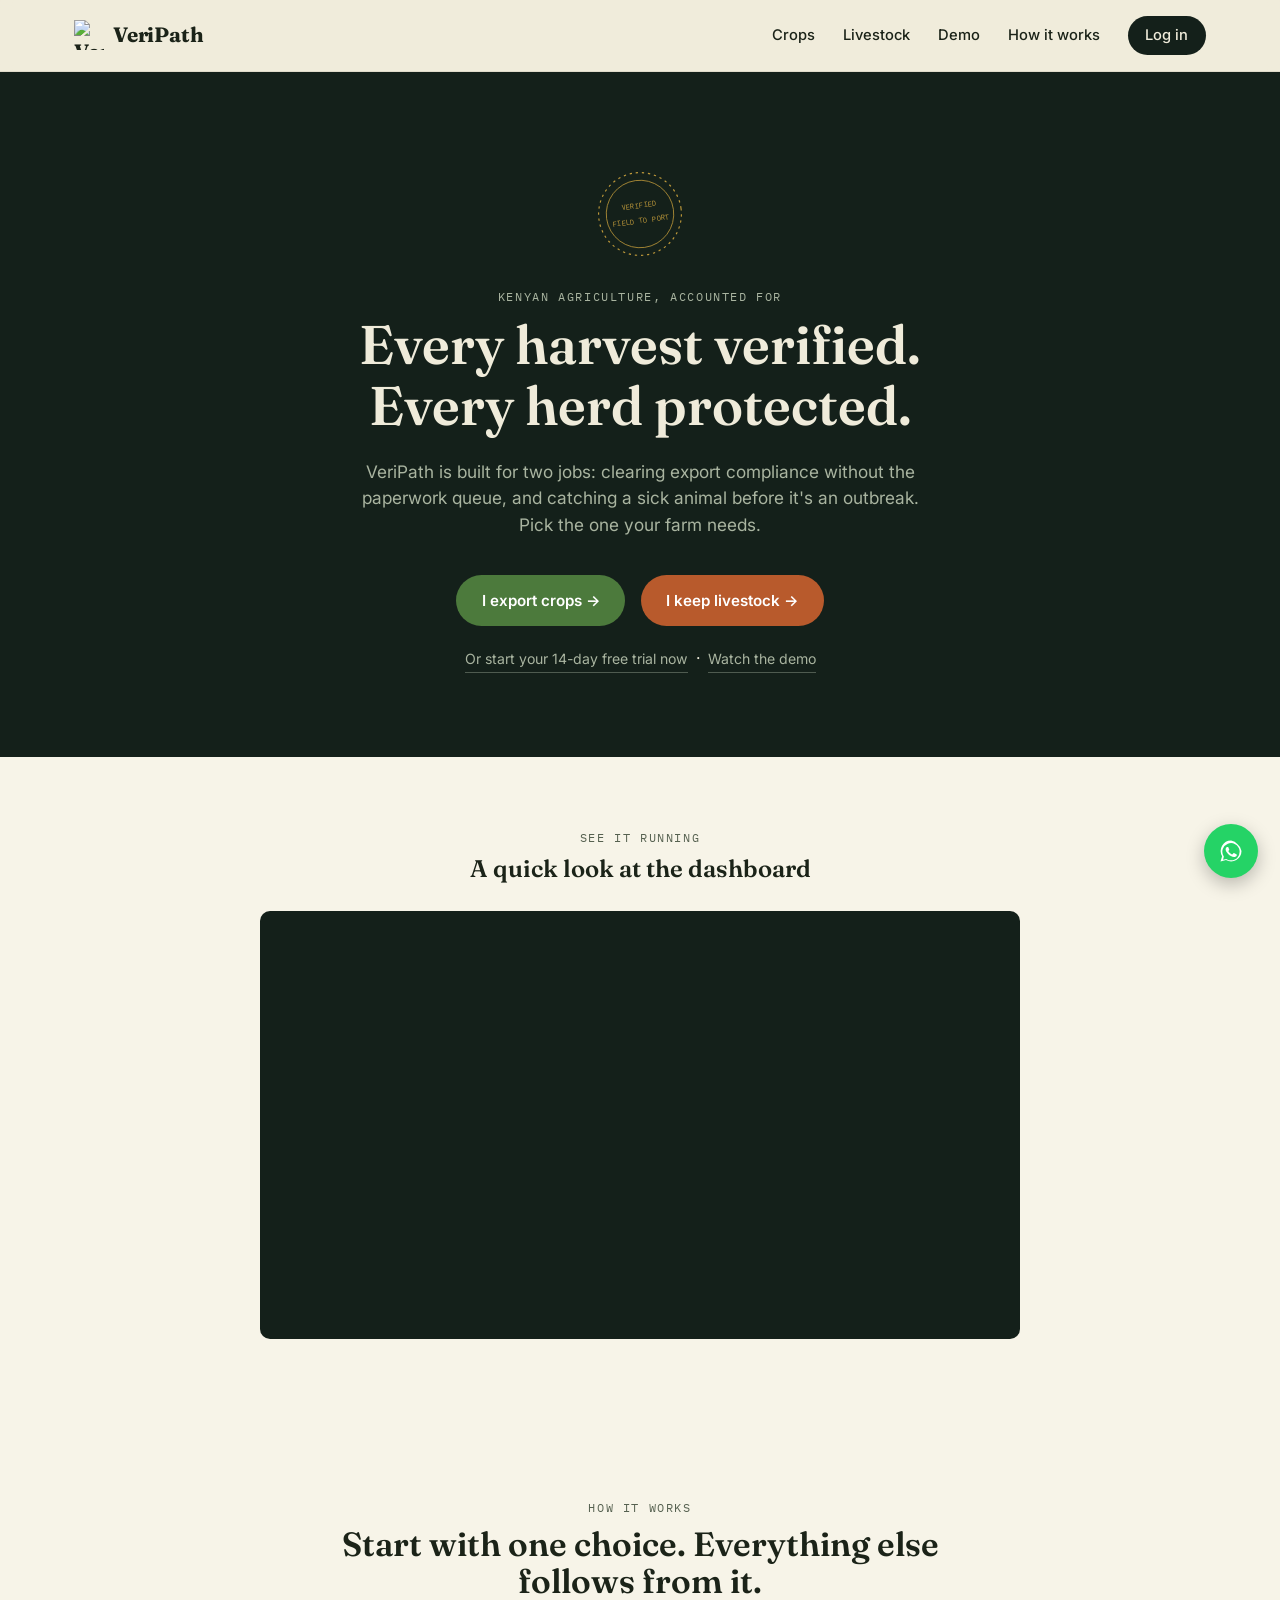
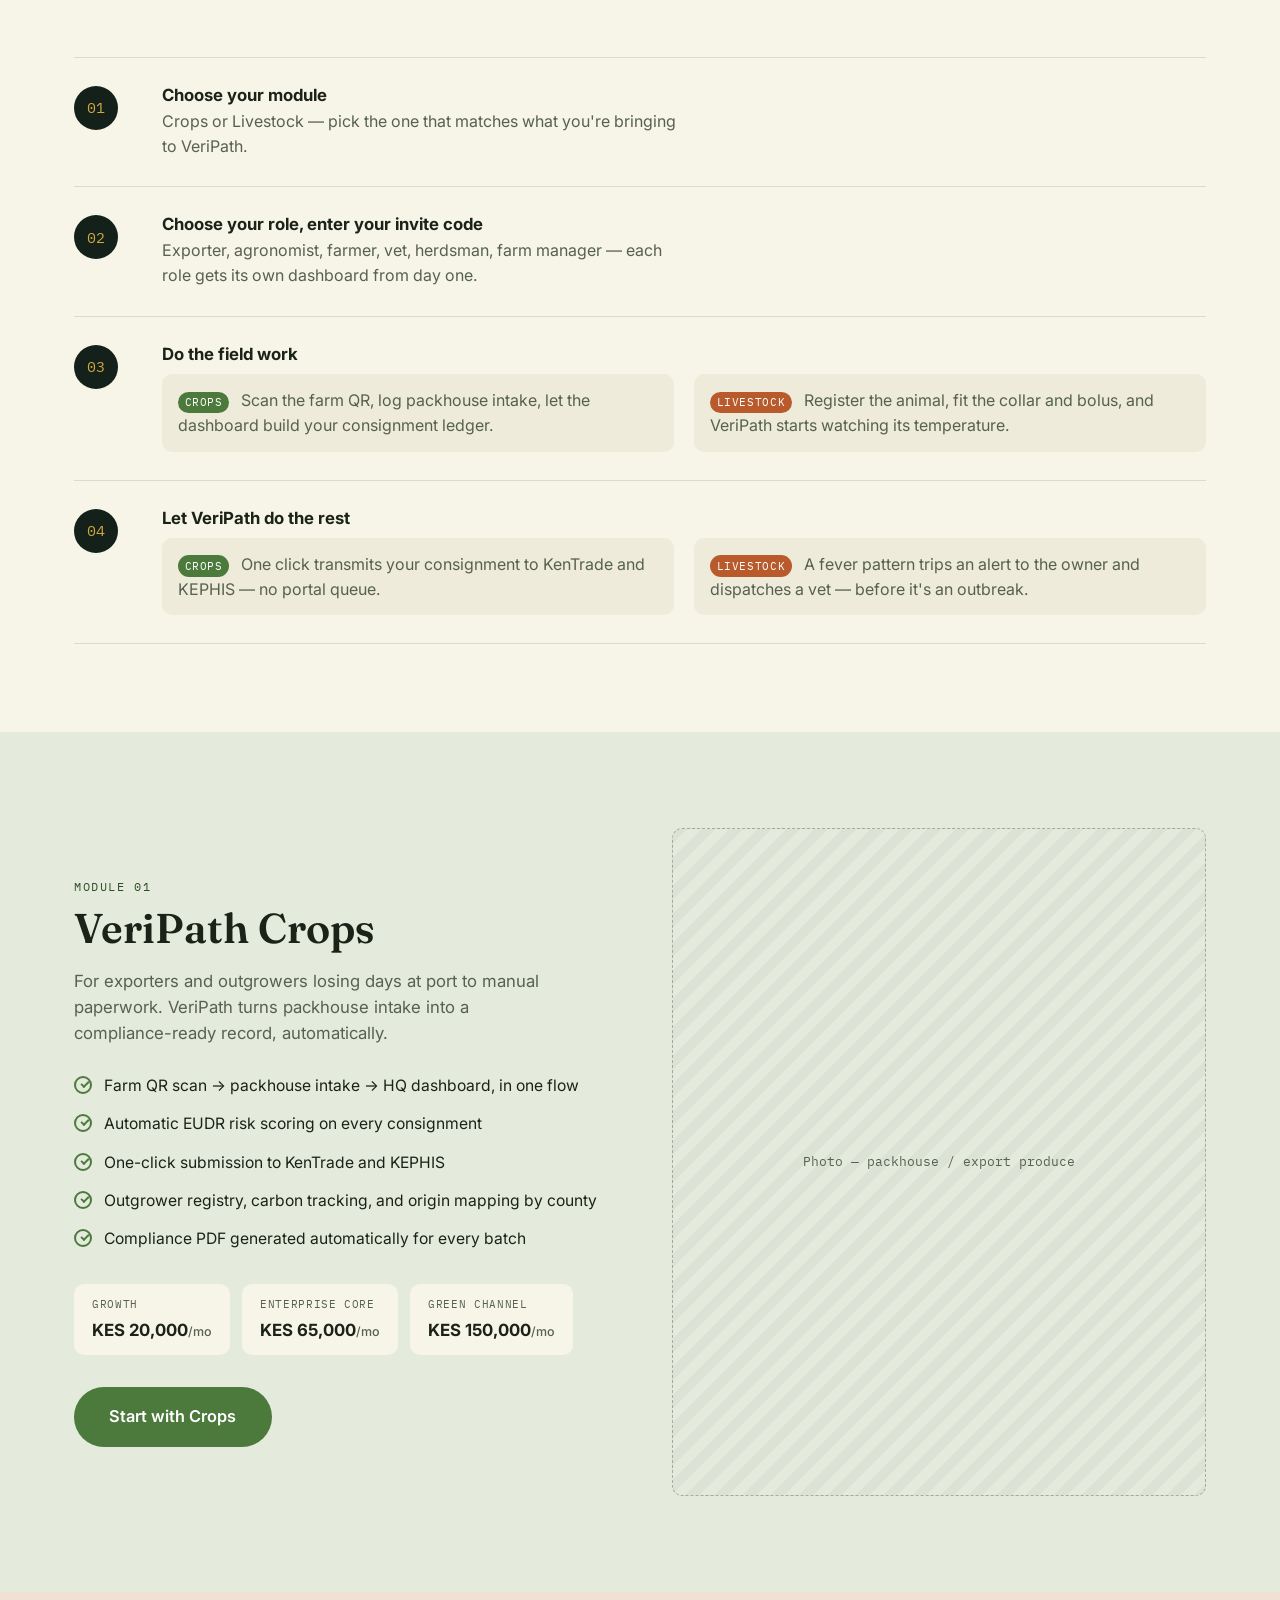
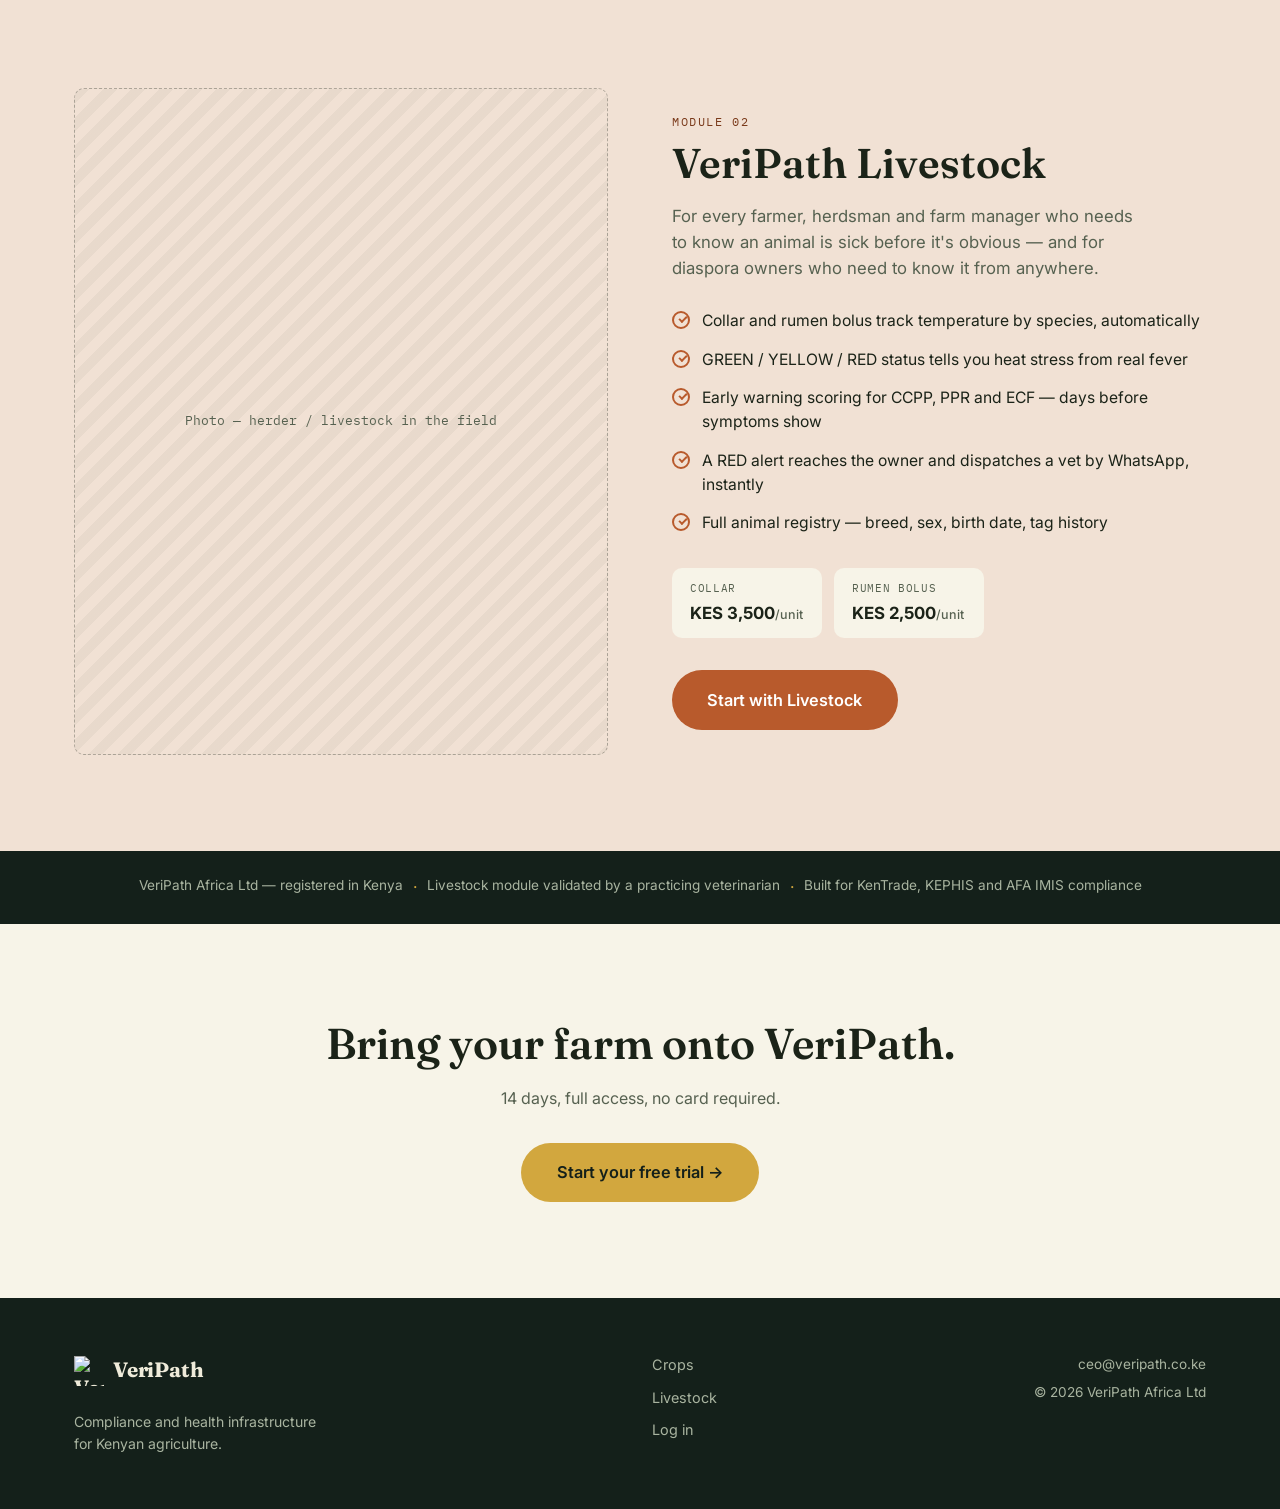
==== index.html @ 819050ef "Initial VeriPath Africa landing page" ====
<!DOCTYPE html>
<html lang="en">
<head>
<meta charset="UTF-8">
<meta name="viewport" content="width=device-width, initial-scale=1.0">
<title>VeriPath Africa — Compliance and health infrastructure for Kenyan agriculture</title>
<meta name="description" content="VeriPath Africa gives crop exporters automated compliance and gives livestock owners real-time herd health monitoring — one platform, two modules.">
<link rel="preconnect" href="https://fonts.googleapis.com">
<link rel="preconnect" href="https://fonts.gstatic.com" crossorigin>
<link href="https://fonts.googleapis.com/css2?family=Fraunces:ital,opsz,wght@0,9..144,400;0,9..144,600;0,9..144,700;1,9..144,500&family=Inter:wght@400;500;600;700&family=IBM+Plex+Mono:wght@500&display=swap" rel="stylesheet">
<link rel="stylesheet" href="assets/css/style.css">
<link rel="icon" type="image/png" href="assets/images/logo.png">
</head>
<body>

<header class="site-header">
  <div class="wrap header-inner">
    <a href="#top" class="logo">
      <img src="assets/images/logo.png" alt="VeriPath" class="logo-mark">
      <span>VeriPath</span>
    </a>
    <nav class="main-nav" id="mainNav">
      <a href="#crops">Crops</a>
      <a href="#livestock">Livestock</a>
      <a href="#demo">Demo</a>
      <a href="#how-it-works">How it works</a>
      <a class="nav-cta" href="https://app.veripath.co.ke" target="_blank" rel="noopener">Log in</a>
    </nav>
    <button class="nav-toggle" id="navToggle" aria-label="Open menu" aria-expanded="false">
      <span></span><span></span><span></span>
    </button>
  </div>
</header>

<main id="top">

  <section class="hero">
    <div class="wrap hero-inner">
      <div class="stamp" aria-hidden="true">
        <svg viewBox="0 0 120 120">
          <circle cx="60" cy="60" r="54" fill="none" stroke="currentColor" stroke-width="1.5" stroke-dasharray="3 5"/>
          <circle cx="60" cy="60" r="44" fill="none" stroke="currentColor" stroke-width="1"/>
          <text x="60" y="52" text-anchor="middle" class="stamp-text-top">VERIFIED</text>
          <text x="60" y="72" text-anchor="middle" class="stamp-text-bottom">FIELD TO PORT</text>
        </svg>
      </div>

      <p class="eyebrow">Kenyan agriculture, accounted for</p>
      <h1>Every harvest verified.<br>Every herd protected.</h1>
      <p class="hero-sub">VeriPath is built for two jobs: clearing export compliance without the paperwork queue, and catching a sick animal before it's an outbreak. Pick the one your farm needs.</p>

      <div class="hero-actions">
        <a href="#crops" class="btn btn-crops">I export crops →</a>
        <a href="#livestock" class="btn btn-livestock">I keep livestock →</a>
      </div>
      <a href="https://app.veripath.co.ke" target="_blank" rel="noopener" class="hero-trial">Or start your 14-day free trial now</a> &nbsp;·&nbsp; <a href="#demo" class="hero-trial">Watch the demo</a>
    </div>
  </section>

  <section class="demo" id="demo">
    <div class="wrap">
      <p class="eyebrow">See it running</p>
      <h2>A quick look at the dashboard</h2>
      <div class="demo-frame">
        <iframe
          src="https://app.trupeer.ai/embed/TCbc3ZfmD"
          title="VeriPath Africa User Guide"
          allow="autoplay; fullscreen"
          allowfullscreen
          loading="lazy"
          style="width:100%; height:100%; border:0; border-radius:10px;">
        </iframe>
      </div>
    </div>
  </section>

  <section class="how" id="how-it-works">
    <div class="wrap">
      <p class="eyebrow">How it works</p>
      <h2>Start with one choice. Everything else follows from it.</h2>

      <ol class="ledger">
        <li class="ledger-step">
          <span class="ledger-num">01</span>
          <div>
            <h3>Choose your module</h3>
            <p>Crops or Livestock — pick the one that matches what you're bringing to VeriPath.</p>
          </div>
        </li>
        <li class="ledger-step">
          <span class="ledger-num">02</span>
          <div>
            <h3>Choose your role, enter your invite code</h3>
            <p>Exporter, agronomist, farmer, vet, herdsman, farm manager — each role gets its own dashboard from day one.</p>
          </div>
        </li>
        <li class="ledger-step ledger-fork">
          <span class="ledger-num">03</span>
          <div>
            <h3>Do the field work</h3>
            <div class="fork">
              <p><span class="fork-tag fork-tag-crops">Crops</span> Scan the farm QR, log packhouse intake, let the dashboard build your consignment ledger.</p>
              <p><span class="fork-tag fork-tag-livestock">Livestock</span> Register the animal, fit the collar and bolus, and VeriPath starts watching its temperature.</p>
            </div>
          </div>
        </li>
        <li class="ledger-step ledger-fork">
          <span class="ledger-num">04</span>
          <div>
            <h3>Let VeriPath do the rest</h3>
            <div class="fork">
              <p><span class="fork-tag fork-tag-crops">Crops</span> One click transmits your consignment to KenTrade and KEPHIS — no portal queue.</p>
              <p><span class="fork-tag fork-tag-livestock">Livestock</span> A fever pattern trips an alert to the owner and dispatches a vet — before it's an outbreak.</p>
            </div>
          </div>
        </li>
      </ol>
    </div>
  </section>

  <section class="module module-crops" id="crops">
    <div class="wrap module-inner">
      <div class="module-copy">
        <p class="eyebrow eyebrow-crops">Module 01</p>
        <h2>VeriPath Crops</h2>
        <p class="module-lede">For exporters and outgrowers losing days at port to manual paperwork. VeriPath turns packhouse intake into a compliance-ready record, automatically.</p>

        <ul class="feature-list">
          <li><span class="stamp-mark"></span> Farm QR scan → packhouse intake → HQ dashboard, in one flow</li>
          <li><span class="stamp-mark"></span> Automatic EUDR risk scoring on every consignment</li>
          <li><span class="stamp-mark"></span> One-click submission to KenTrade and KEPHIS</li>
          <li><span class="stamp-mark"></span> Outgrower registry, carbon tracking, and origin mapping by county</li>
          <li><span class="stamp-mark"></span> Compliance PDF generated automatically for every batch</li>
        </ul>

        <div class="pricing">
          <div class="price-tier">
            <span class="price-name">Growth</span>
            <span class="price-amount">KES 20,000<span>/mo</span></span>
          </div>
          <div class="price-tier">
            <span class="price-name">Enterprise Core</span>
            <span class="price-amount">KES 65,000<span>/mo</span></span>
          </div>
          <div class="price-tier">
            <span class="price-name">Green Channel</span>
            <span class="price-amount">KES 150,000<span>/mo</span></span>
          </div>
        </div>

        <a href="https://app.veripath.co.ke" target="_blank" rel="noopener" class="btn btn-crops btn-large">Start with Crops</a>
      </div>
      <div class="module-visual module-visual-crops" aria-hidden="true">
        <!-- TODO: replace with a real photo — packhouse sorting, crates of produce, or a farm QR scan in the field.
             Source suggestion: unsplash.com or pexels.com, search "avocado packhouse" / "Kenya farm export".
             Save the file to assets/images/crops-hero.jpg and swap the div below for:
             <img src="assets/images/crops-hero.jpg" alt="Packhouse workers sorting avocados for export"> -->
        <div class="visual-placeholder">
          <span>Photo — packhouse / export produce</span>
        </div>
      </div>
    </div>
  </section>

  <section class="module module-livestock" id="livestock">
    <div class="wrap module-inner module-inner-reverse">
      <div class="module-visual module-visual-livestock" aria-hidden="true">
        <!-- TODO: replace with a real photo — herder with cattle/goats, a collar close-up, or open grazing land.
             Source suggestion: unsplash.com or pexels.com, search "Kenya herder livestock" / "cattle grazing Africa".
             Save the file to assets/images/livestock-hero.jpg and swap the div below for:
             <img src="assets/images/livestock-hero.jpg" alt="Herder with cattle on Kenyan grazing land"> -->
        <div class="visual-placeholder">
          <span>Photo — herder / livestock in the field</span>
        </div>
      </div>
      <div class="module-copy">
        <p class="eyebrow eyebrow-livestock">Module 02</p>
        <h2>VeriPath Livestock</h2>
        <p class="module-lede">For every farmer, herdsman and farm manager who needs to know an animal is sick before it's obvious — and for diaspora owners who need to know it from anywhere.</p>

        <ul class="feature-list">
          <li><span class="stamp-mark stamp-mark-livestock"></span> Collar and rumen bolus track temperature by species, automatically</li>
          <li><span class="stamp-mark stamp-mark-livestock"></span> GREEN / YELLOW / RED status tells you heat stress from real fever</li>
          <li><span class="stamp-mark stamp-mark-livestock"></span> Early warning scoring for CCPP, PPR and ECF — days before symptoms show</li>
          <li><span class="stamp-mark stamp-mark-livestock"></span> A RED alert reaches the owner and dispatches a vet by WhatsApp, instantly</li>
          <li><span class="stamp-mark stamp-mark-livestock"></span> Full animal registry — breed, sex, birth date, tag history</li>
        </ul>

        <div class="pricing pricing-livestock">
          <div class="price-tier">
            <span class="price-name">Collar</span>
            <span class="price-amount">KES 3,500<span>/unit</span></span>
          </div>
          <div class="price-tier">
            <span class="price-name">Rumen bolus</span>
            <span class="price-amount">KES 2,500<span>/unit</span></span>
          </div>
        </div>

        <a href="https://app.veripath.co.ke" target="_blank" rel="noopener" class="btn btn-livestock btn-large">Start with Livestock</a>
      </div>
    </div>
  </section>

  <section class="trust">
    <div class="wrap trust-inner">
      <p>VeriPath Africa Ltd — registered in Kenya</p>
      <span class="trust-dot" aria-hidden="true">·</span>
      <p>Livestock module validated by a practicing veterinarian</p>
      <span class="trust-dot" aria-hidden="true">·</span>
      <p>Built for KenTrade, KEPHIS and AFA IMIS compliance</p>
    </div>
  </section>

  <section class="final-cta">
    <div class="wrap">
      <h2>Bring your farm onto VeriPath.</h2>
      <p>14 days, full access, no card required.</p>
      <a href="https://app.veripath.co.ke" target="_blank" rel="noopener" class="btn btn-gold btn-large">Start your free trial →</a>
    </div>
  </section>

</main>

<footer class="site-footer">
  <div class="wrap footer-inner">
    <div>
      <a href="#top" class="logo logo-footer">
        <img src="assets/images/logo.png" alt="VeriPath" class="logo-mark">
        <span>VeriPath</span>
      </a>
      <p class="footer-tag">Compliance and health infrastructure for Kenyan agriculture.</p>
    </div>
    <div class="footer-links">
      <a href="#crops">Crops</a>
      <a href="#livestock">Livestock</a>
      <a href="https://app.veripath.co.ke" target="_blank" rel="noopener">Log in</a>
    </div>
    <div class="footer-contact">
      <p>ceo@veripath.co.ke</p>
      <p>&copy; <span id="year"></span> VeriPath Africa Ltd</p>
    </div>
  </div>
</footer>

<a href="https://wa.me/254XXXXXXXXX" target="_blank" rel="noopener" class="whatsapp-float" aria-label="Chat on WhatsApp">
  <svg viewBox="0 0 24 24" fill="currentColor"><path d="M17.6 6.3A8.9 8.9 0 0 0 12.1 3a8.9 8.9 0 0 0-7.7 13.4L3 21l4.7-1.2A8.9 8.9 0 0 0 21 12.1a8.9 8.9 0 0 0-3.4-5.8zm-5.5 13.7a7.4 7.4 0 0 1-3.8-1l-.3-.2-2.8.7.7-2.7-.2-.3a7.4 7.4 0 1 1 6.4 3.5zm4-5.5c-.2-.1-1.3-.6-1.5-.7-.2-.1-.3-.1-.5.1s-.6.7-.8.9c-.1.1-.3.2-.5.1a6 6 0 0 1-1.8-1.1 6.7 6.7 0 0 1-1.2-1.6c-.1-.2 0-.3.1-.4l.4-.4.2-.4v-.4c-.1-.1-.5-1.2-.7-1.7-.2-.4-.4-.4-.5-.4h-.5c-.2 0-.4.1-.6.3-.2.2-.8.8-.8 1.9s.8 2.2 1 2.4c.1.1 1.6 2.5 4 3.4.6.3 1 .4 1.4.5.6.2 1.1.2 1.5.1.5-.1 1.3-.5 1.5-1 .2-.5.2-.9.1-1z"/></svg>
</a>

<script src="assets/js/script.js"></script>
</body>
</html>
---- assets/css/style.css ----
/* ===========================================================
   VeriPath Africa — Landing Page
   Design tokens: deep pasture ink, sun-canvas paper,
   cassava green (Crops), murram rust (Livestock), savanna gold.
   =========================================================== */

:root {
  --ink: #14201A;
  --ink-soft: #1D2C22;
  --paper: #EFEBDA;
  --paper-soft: #F7F4E8;
  --crops: #4C7A3C;
  --crops-deep: #2F4E27;
  --crops-tint: #E4EBDD;
  --livestock: #B85A2C;
  --livestock-deep: #7A3A1B;
  --livestock-tint: #F1E1D4;
  --gold: #D2A73E;
  --text: #1B2318;
  --text-muted: #566150;
  --text-on-ink: #EFEBDA;
  --text-on-ink-muted: #A9B4A0;

  --font-display: "Fraunces", serif;
  --font-body: "Inter", sans-serif;
  --font-mono: "IBM Plex Mono", monospace;

  --max-width: 1180px;
  --radius: 10px;
}

* { box-sizing: border-box; }

html { scroll-behavior: smooth; }

@media (prefers-reduced-motion: reduce) {
  html { scroll-behavior: auto; }
  * { animation: none !important; transition: none !important; }
}

body {
  margin: 0;
  font-family: var(--font-body);
  color: var(--text);
  background: var(--paper-soft);
  line-height: 1.55;
  -webkit-font-smoothing: antialiased;
}

img { max-width: 100%; display: block; }

.wrap {
  max-width: var(--max-width);
  margin: 0 auto;
  padding: 0 24px;
}

a { color: inherit; text-decoration: none; }

h1, h2, h3 {
  font-family: var(--font-display);
  font-weight: 600;
  line-height: 1.12;
  margin: 0 0 0.4em;
  color: var(--text);
}

.eyebrow {
  font-family: var(--font-mono);
  font-size: 0.72rem;
  letter-spacing: 0.14em;
  text-transform: uppercase;
  color: var(--text-muted);
  margin: 0 0 0.8em;
}

.eyebrow-crops { color: var(--crops-deep); }
.eyebrow-livestock { color: var(--livestock-deep); }

/* ---------- buttons ---------- */
.btn {
  display: inline-flex;
  align-items: center;
  gap: 0.4em;
  font-family: var(--font-body);
  font-weight: 600;
  font-size: 0.95rem;
  padding: 0.85em 1.6em;
  border-radius: 999px;
  border: 1.5px solid transparent;
  transition: transform 0.15s ease, box-shadow 0.15s ease;
}
.btn:hover { transform: translateY(-1px); }
.btn:focus-visible {
  outline: 3px solid var(--gold);
  outline-offset: 2px;
}
.btn-large { padding: 1em 2.1em; font-size: 1.02rem; }

.btn-crops { background: var(--crops); color: #fff; }
.btn-crops:hover { background: var(--crops-deep); }

.btn-livestock { background: var(--livestock); color: #fff; }
.btn-livestock:hover { background: var(--livestock-deep); }

.btn-gold { background: var(--gold); color: var(--ink); }
.btn-gold:hover { background: #bf9430; }

/* ---------- header ---------- */
.site-header {
  position: sticky;
  top: 0;
  z-index: 50;
  background: rgba(239, 235, 218, 0.92);
  backdrop-filter: blur(6px);
  border-bottom: 1px solid rgba(27, 35, 24, 0.08);
}

.header-inner {
  display: flex;
  align-items: center;
  justify-content: space-between;
  padding-top: 16px;
  padding-bottom: 16px;
}

.logo {
  display: inline-flex;
  align-items: center;
  gap: 9px;
  font-family: var(--font-display);
  font-weight: 700;
  font-size: 1.3rem;
  letter-spacing: -0.01em;
}
.logo-mark {
  width: 30px;
  height: 30px;
  object-fit: contain;
}

.main-nav { display: flex; align-items: center; gap: 28px; }
.main-nav a {
  font-size: 0.92rem;
  font-weight: 500;
  color: var(--text);
}
.main-nav a:hover { color: var(--crops-deep); }
.main-nav .nav-cta {
  background: var(--ink);
  color: var(--paper);
  padding: 0.55em 1.2em;
  border-radius: 999px;
}
.main-nav .nav-cta:hover { background: var(--ink-soft); color: var(--paper); }

.nav-toggle {
  display: none;
  flex-direction: column;
  gap: 5px;
  background: none;
  border: none;
  cursor: pointer;
  padding: 6px;
}
.nav-toggle span {
  width: 22px;
  height: 2px;
  background: var(--text);
  border-radius: 2px;
}

/* ---------- hero ---------- */
.hero {
  position: relative;
  background: var(--ink);
  color: var(--text-on-ink);
  padding: 96px 0 84px;
  text-align: center;
  overflow: hidden;
}

.hero-inner { position: relative; z-index: 2; max-width: 760px; margin: 0 auto; }

.stamp {
  width: 92px;
  height: 92px;
  margin: 0 auto 28px;
  color: var(--gold);
  opacity: 0.9;
  transform: rotate(-8deg);
}
.stamp svg { width: 100%; height: 100%; }
.stamp-text-top, .stamp-text-bottom {
  font-family: var(--font-mono);
  font-size: 9.5px;
  letter-spacing: 0.06em;
  fill: var(--gold);
}

.hero .eyebrow { color: var(--text-on-ink-muted); text-align: center; }

.hero h1 {
  font-size: clamp(2.3rem, 5vw, 3.4rem);
  color: var(--paper);
  font-weight: 600;
}

.hero-sub {
  font-size: 1.08rem;
  color: var(--text-on-ink-muted);
  max-width: 560px;
  margin: 0 auto 36px;
}

.hero-actions {
  display: flex;
  gap: 16px;
  justify-content: center;
  flex-wrap: wrap;
  margin-bottom: 20px;
}

.hero-trial {
  display: inline-block;
  font-size: 0.88rem;
  color: var(--text-on-ink-muted);
  border-bottom: 1px solid rgba(169, 180, 160, 0.4);
  padding-bottom: 2px;
}
.hero-trial:hover { color: var(--gold); border-color: var(--gold); }

/* ---------- demo ---------- */
.demo { padding: 72px 0; text-align: center; background: var(--paper-soft); }
.demo-frame {
  margin-top: 28px;
  aspect-ratio: 16/9;
  max-width: 760px;
  margin-left: auto;
  margin-right: auto;
  background: var(--ink);
  border-radius: var(--radius);
  color: var(--text-on-ink-muted);
  display: flex;
  align-items: center;
  justify-content: center;
  font-family: var(--font-mono);
  font-size: 0.85rem;
}

/* ---------- how it works / ledger ---------- */
.how { padding: 88px 0; background: var(--paper-soft); }
.how .eyebrow { text-align: center; }
.how h2 {
  text-align: center;
  max-width: 620px;
  margin-left: auto;
  margin-right: auto;
  font-size: clamp(1.6rem, 3vw, 2.1rem);
  margin-bottom: 56px;
}

.ledger {
  list-style: none;
  margin: 0;
  padding: 0;
  display: grid;
  gap: 0;
  border-top: 1px solid rgba(27, 35, 24, 0.12);
}

.ledger-step {
  display: grid;
  grid-template-columns: 64px 1fr;
  gap: 24px;
  padding: 28px 0;
  border-bottom: 1px solid rgba(27, 35, 24, 0.12);
}

.ledger-num {
  font-family: var(--font-mono);
  font-size: 0.95rem;
  color: var(--gold);
  background: var(--ink);
  width: 44px;
  height: 44px;
  border-radius: 50%;
  display: flex;
  align-items: center;
  justify-content: center;
}

.ledger-step h3 {
  font-family: var(--font-body);
  font-weight: 700;
  font-size: 1.05rem;
  margin-bottom: 0.25em;
}
.ledger-step p { margin: 0; color: var(--text-muted); max-width: 520px; }

.ledger-fork .fork {
  display: grid;
  grid-template-columns: 1fr 1fr;
  gap: 20px;
  margin-top: 10px;
}
.ledger-fork .fork p {
  margin: 0;
  max-width: none;
  background: var(--paper);
  border-radius: var(--radius);
  padding: 14px 16px;
}

.fork-tag {
  display: inline-block;
  font-family: var(--font-mono);
  font-size: 0.68rem;
  letter-spacing: 0.06em;
  text-transform: uppercase;
  padding: 0.2em 0.6em;
  border-radius: 999px;
  margin-right: 8px;
  color: #fff;
}
.fork-tag-crops { background: var(--crops); }
.fork-tag-livestock { background: var(--livestock); }

/* ---------- module sections ---------- */
.module { padding: 96px 0; }
.module-crops { background: var(--crops-tint); }
.module-livestock { background: var(--livestock-tint); }

.module-inner {
  display: grid;
  grid-template-columns: 1fr 1fr;
  gap: 64px;
  align-items: center;
}
.module-inner-reverse .module-copy { order: 2; }
.module-inner-reverse .module-visual { order: 1; }

.module h2 {
  font-size: clamp(1.9rem, 3.4vw, 2.6rem);
}
.module-lede {
  font-size: 1.05rem;
  color: var(--text-muted);
  max-width: 480px;
  margin-bottom: 28px;
}

.feature-list {
  list-style: none;
  margin: 0 0 32px;
  padding: 0;
  display: grid;
  gap: 14px;
}
.feature-list li {
  display: flex;
  align-items: flex-start;
  gap: 12px;
  font-size: 0.98rem;
}

.stamp-mark {
  flex-shrink: 0;
  width: 18px;
  height: 18px;
  margin-top: 2px;
  border-radius: 50%;
  border: 2px solid var(--crops);
  position: relative;
}
.stamp-mark::after {
  content: "";
  position: absolute;
  top: 3px; left: 5px;
  width: 6px; height: 3px;
  border-left: 2px solid var(--crops);
  border-bottom: 2px solid var(--crops);
  transform: rotate(-45deg);
}
.stamp-mark-livestock { border-color: var(--livestock); }
.stamp-mark-livestock::after { border-color: var(--livestock); }

.pricing {
  display: flex;
  flex-wrap: wrap;
  gap: 12px;
  margin-bottom: 32px;
}
.price-tier {
  background: var(--paper-soft);
  border-radius: var(--radius);
  padding: 12px 18px;
  min-width: 150px;
}
.price-name {
  display: block;
  font-family: var(--font-mono);
  font-size: 0.68rem;
  letter-spacing: 0.06em;
  text-transform: uppercase;
  color: var(--text-muted);
  margin-bottom: 4px;
}
.price-amount { font-weight: 700; font-size: 1.05rem; }
.price-amount span { font-weight: 500; font-size: 0.78rem; color: var(--text-muted); }

.visual-placeholder {
  aspect-ratio: 4/5;
  border-radius: var(--radius);
  border: 1.5px dashed rgba(27, 35, 24, 0.3);
  display: flex;
  align-items: center;
  justify-content: center;
  text-align: center;
  padding: 24px;
  font-family: var(--font-mono);
  font-size: 0.82rem;
  color: var(--text-muted);
  background: repeating-linear-gradient(
    135deg,
    rgba(27, 35, 24, 0.04),
    rgba(27, 35, 24, 0.04) 10px,
    transparent 10px,
    transparent 20px
  );
}

/* ---------- trust strip ---------- */
.trust { background: var(--ink); padding: 24px 0; }
.trust-inner {
  display: flex;
  flex-wrap: wrap;
  justify-content: center;
  gap: 10px;
  text-align: center;
}
.trust-inner p {
  margin: 0;
  font-size: 0.85rem;
  color: var(--text-on-ink-muted);
}
.trust-dot { color: var(--gold); }

/* ---------- final CTA ---------- */
.final-cta {
  padding: 96px 0;
  text-align: center;
  background: var(--paper-soft);
}
.final-cta h2 { font-size: clamp(1.9rem, 3.6vw, 2.7rem); }
.final-cta p { color: var(--text-muted); margin-bottom: 32px; }

/* ---------- footer ---------- */
.site-footer { background: var(--ink); color: var(--text-on-ink-muted); padding: 56px 0 40px; }
.footer-inner {
  display: flex;
  flex-wrap: wrap;
  justify-content: space-between;
  gap: 32px;
}
.logo-footer { color: var(--paper); }
.footer-tag { max-width: 260px; font-size: 0.88rem; margin-top: 10px; }
.footer-links { display: flex; flex-direction: column; gap: 10px; font-size: 0.9rem; }
.footer-links a:hover { color: var(--gold); }
.footer-contact { font-size: 0.85rem; text-align: right; }
.footer-contact p { margin: 0 0 6px; }

/* ---------- whatsapp float ---------- */
.whatsapp-float {
  position: fixed;
  bottom: 22px;
  right: 22px;
  width: 54px;
  height: 54px;
  background: #25D366;
  color: #fff;
  border-radius: 50%;
  display: flex;
  align-items: center;
  justify-content: center;
  box-shadow: 0 6px 18px rgba(0,0,0,0.25);
  z-index: 40;
}
.whatsapp-float svg { width: 28px; height: 28px; }
.whatsapp-float:hover { transform: scale(1.06); }

/* ---------- responsive ---------- */
@media (max-width: 860px) {
  .module-inner { grid-template-columns: 1fr; gap: 40px; }
  .module-inner-reverse .module-copy { order: 1; }
  .module-inner-reverse .module-visual { order: 2; }
  .ledger-fork .fork { grid-template-columns: 1fr; }
}

@media (max-width: 720px) {
  .main-nav {
    position: absolute;
    top: 100%;
    left: 0;
    right: 0;
    background: var(--paper-soft);
    flex-direction: column;
    align-items: flex-start;
    gap: 0;
    padding: 8px 24px 20px;
    border-bottom: 1px solid rgba(27,35,24,0.08);
    display: none;
  }
  .main-nav.open { display: flex; }
  .main-nav a { padding: 12px 0; width: 100%; }
  .main-nav .nav-cta { margin-top: 8px; text-align: center; }
  .nav-toggle { display: flex; }
  .hero { padding: 72px 0 60px; }
  .ledger-step { grid-template-columns: 44px 1fr; }
}
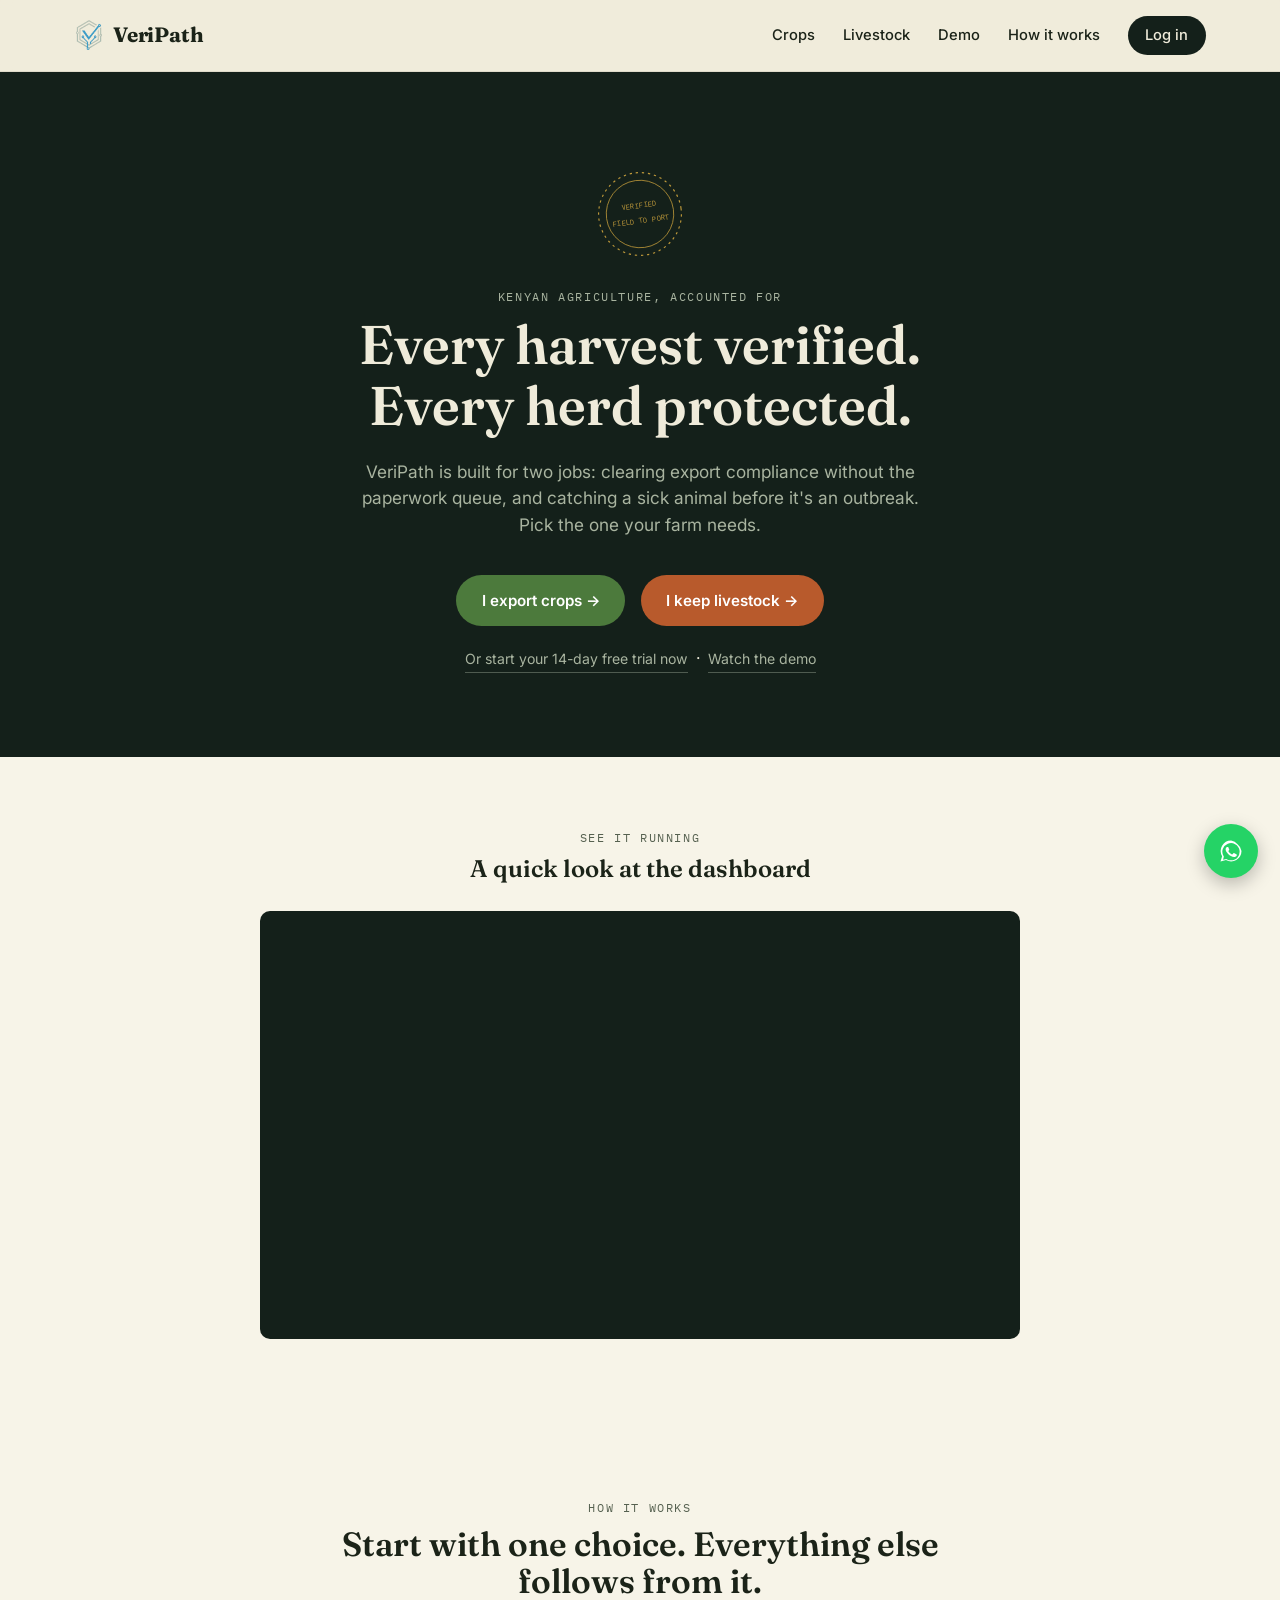
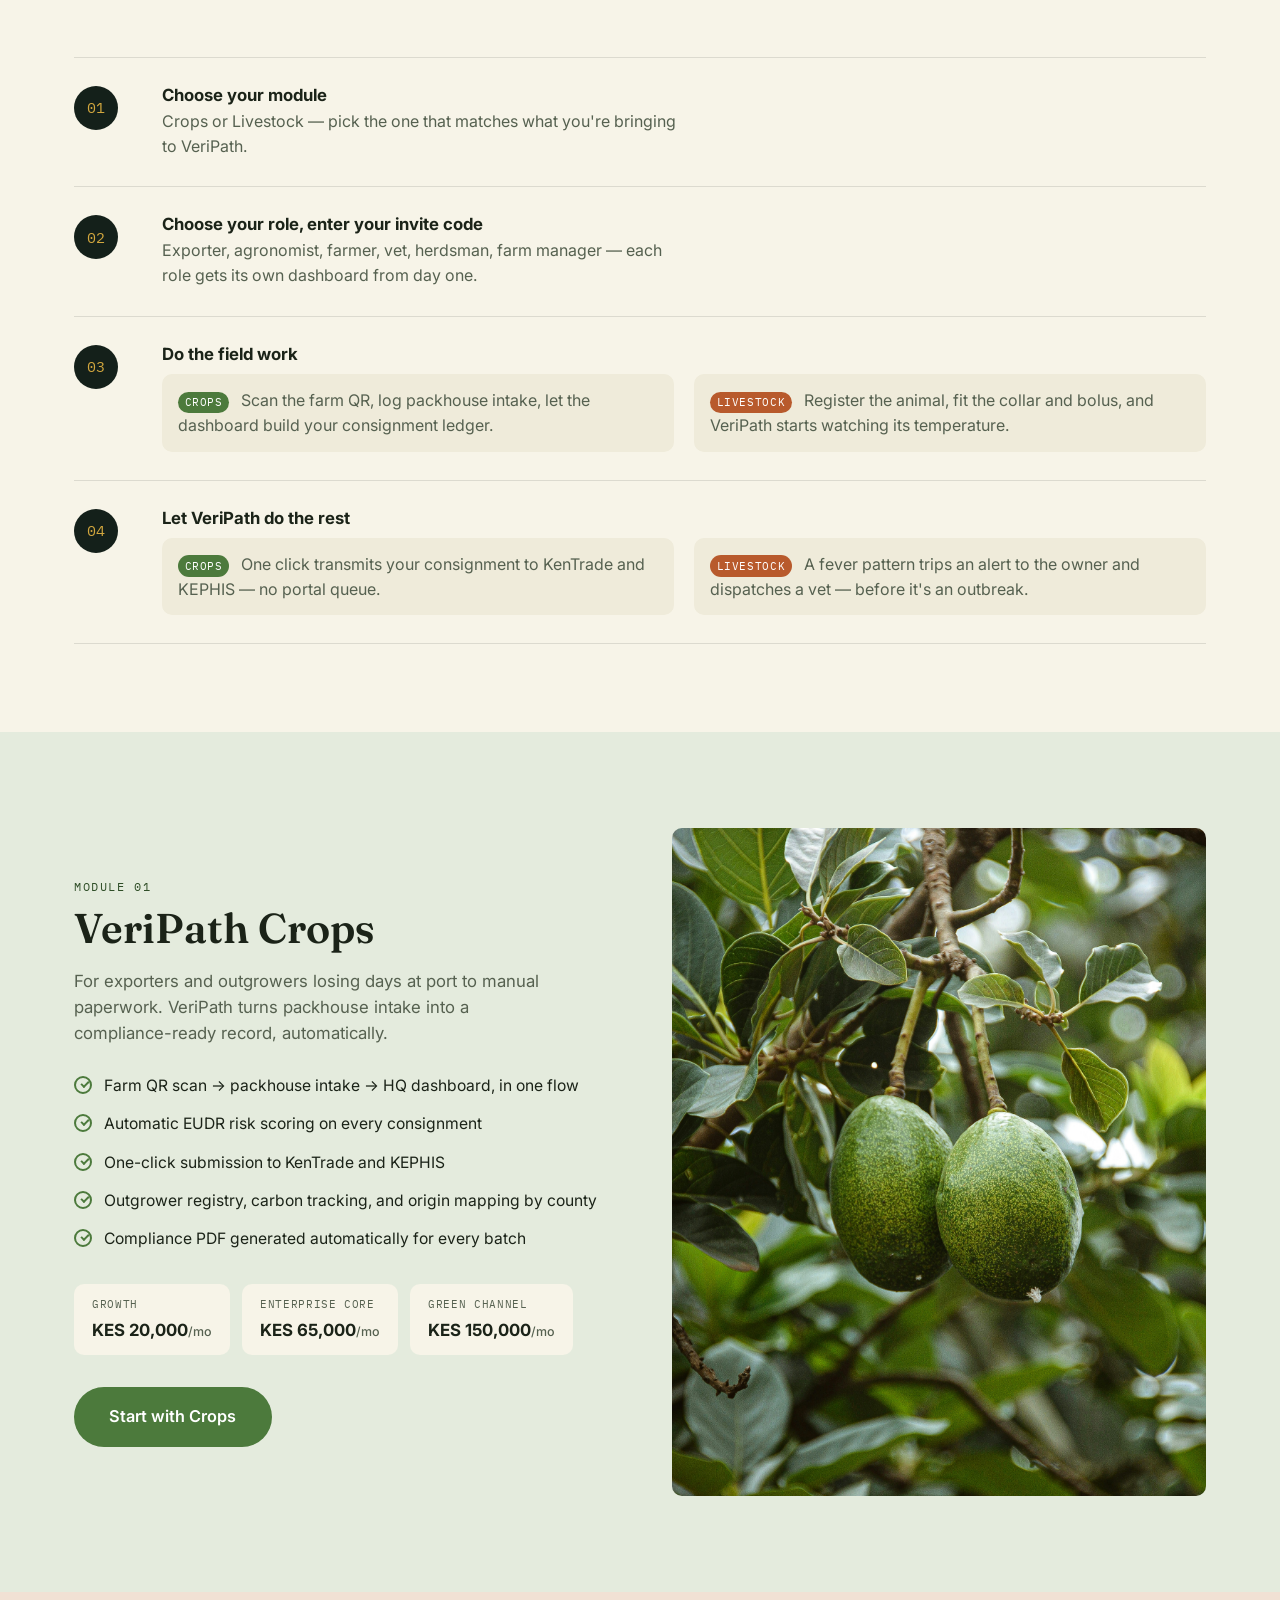
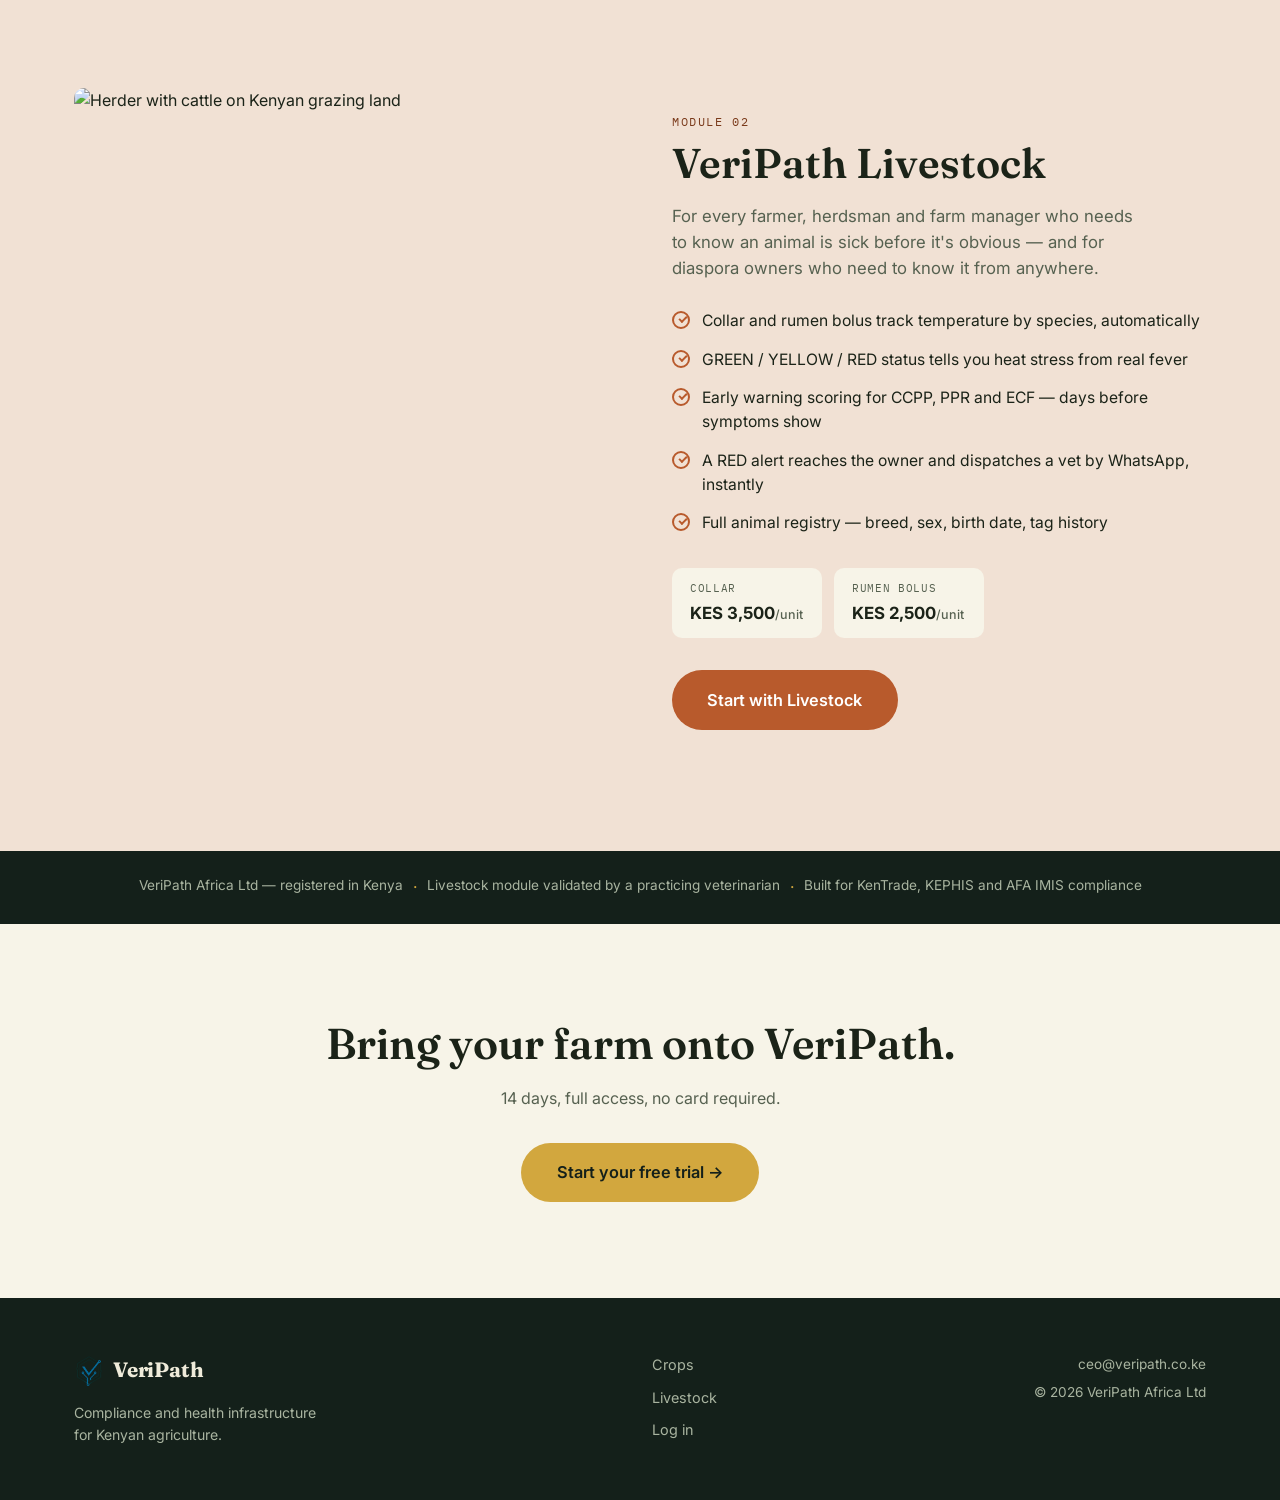
==== commit bb42126d: "Add real crops and livestock photos" ====
--- a/index.html
+++ b/index.html
@@ -151,13 +151,7 @@
         <a href="https://app.veripath.co.ke" target="_blank" rel="noopener" class="btn btn-crops btn-large">Start with Crops</a>
       </div>
       <div class="module-visual module-visual-crops" aria-hidden="true">
-        <!-- TODO: replace with a real photo — packhouse sorting, crates of produce, or a farm QR scan in the field.
-             Source suggestion: unsplash.com or pexels.com, search "avocado packhouse" / "Kenya farm export".
-             Save the file to assets/images/crops-hero.jpg and swap the div below for:
-             <img src="assets/images/crops-hero.jpg" alt="Packhouse workers sorting avocados for export"> -->
-        <div class="visual-placeholder">
-          <span>Photo — packhouse / export produce</span>
-        </div>
+        <img src="assets/images/crops-hero.jpg" alt="Packhouse workers sorting produce for export">
       </div>
     </div>
   </section>
@@ -165,13 +159,7 @@
   <section class="module module-livestock" id="livestock">
     <div class="wrap module-inner module-inner-reverse">
       <div class="module-visual module-visual-livestock" aria-hidden="true">
-        <!-- TODO: replace with a real photo — herder with cattle/goats, a collar close-up, or open grazing land.
-             Source suggestion: unsplash.com or pexels.com, search "Kenya herder livestock" / "cattle grazing Africa".
-             Save the file to assets/images/livestock-hero.jpg and swap the div below for:
-             <img src="assets/images/livestock-hero.jpg" alt="Herder with cattle on Kenyan grazing land"> -->
-        <div class="visual-placeholder">
-          <span>Photo — herder / livestock in the field</span>
-        </div>
+        <img src="assets/images/livestock-hero.jpg" alt="Herder with cattle on Kenyan grazing land">
       </div>
       <div class="module-copy">
         <p class="eyebrow eyebrow-livestock">Module 02</p>
@@ -243,7 +231,7 @@
   </div>
 </footer>
 
-<a href="https://wa.me/254XXXXXXXXX" target="_blank" rel="noopener" class="whatsapp-float" aria-label="Chat on WhatsApp">
+<a href="https://wa.me/254796130512" target="_blank" rel="noopener" class="whatsapp-float" aria-label="Chat on WhatsApp">
   <svg viewBox="0 0 24 24" fill="currentColor"><path d="M17.6 6.3A8.9 8.9 0 0 0 12.1 3a8.9 8.9 0 0 0-7.7 13.4L3 21l4.7-1.2A8.9 8.9 0 0 0 21 12.1a8.9 8.9 0 0 0-3.4-5.8zm-5.5 13.7a7.4 7.4 0 0 1-3.8-1l-.3-.2-2.8.7.7-2.7-.2-.3a7.4 7.4 0 1 1 6.4 3.5zm4-5.5c-.2-.1-1.3-.6-1.5-.7-.2-.1-.3-.1-.5.1s-.6.7-.8.9c-.1.1-.3.2-.5.1a6 6 0 0 1-1.8-1.1 6.7 6.7 0 0 1-1.2-1.6c-.1-.2 0-.3.1-.4l.4-.4.2-.4v-.4c-.1-.1-.5-1.2-.7-1.7-.2-.4-.4-.4-.5-.4h-.5c-.2 0-.4.1-.6.3-.2.2-.8.8-.8 1.9s.8 2.2 1 2.4c.1.1 1.6 2.5 4 3.4.6.3 1 .4 1.4.5.6.2 1.1.2 1.5.1.5-.1 1.3-.5 1.5-1 .2-.5.2-.9.1-1z"/></svg>
 </a>
 
--- a/assets/css/style.css
+++ b/assets/css/style.css
@@ -518,3 +518,10 @@
   .hero { padding: 72px 0 60px; }
   .ledger-step { grid-template-columns: 44px 1fr; }
 }
+
+.module-visual img {
+  width: 100%;
+  aspect-ratio: 4/5;
+  object-fit: cover;
+  border-radius: 10px;
+}
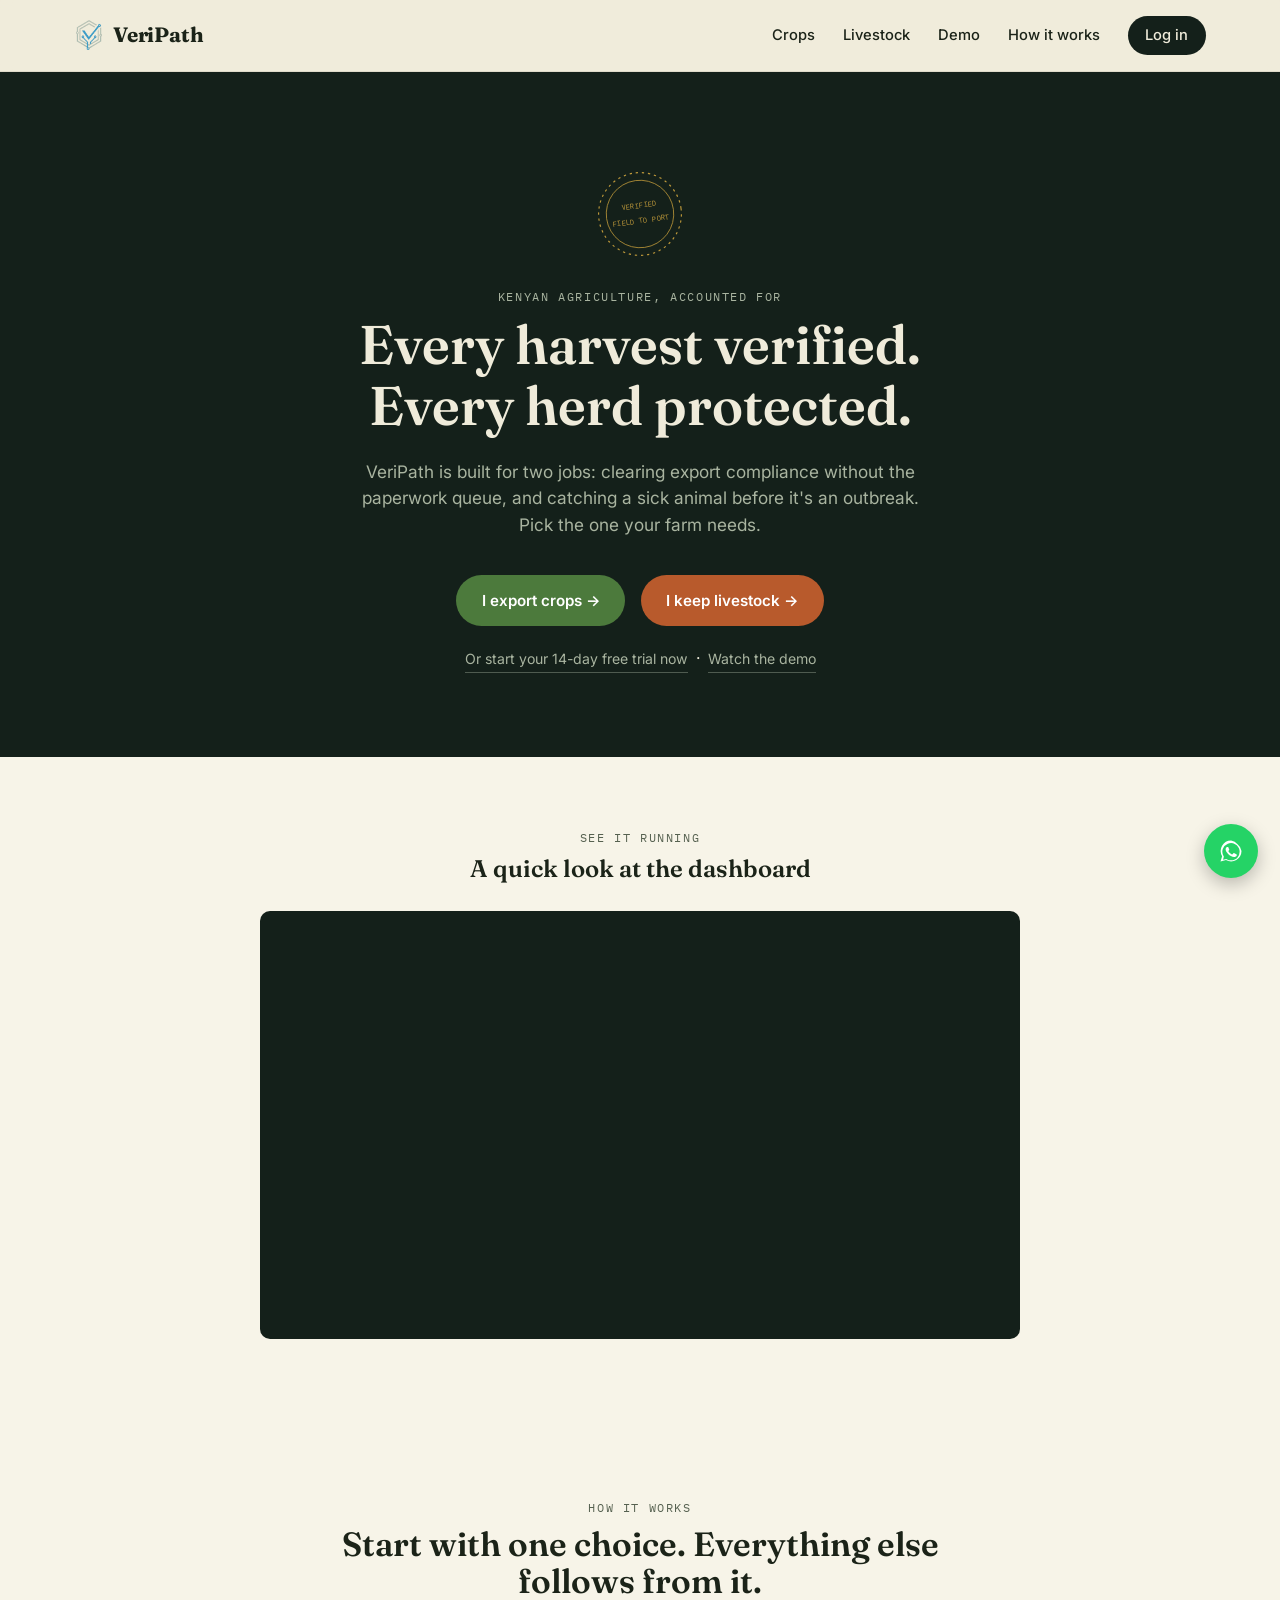
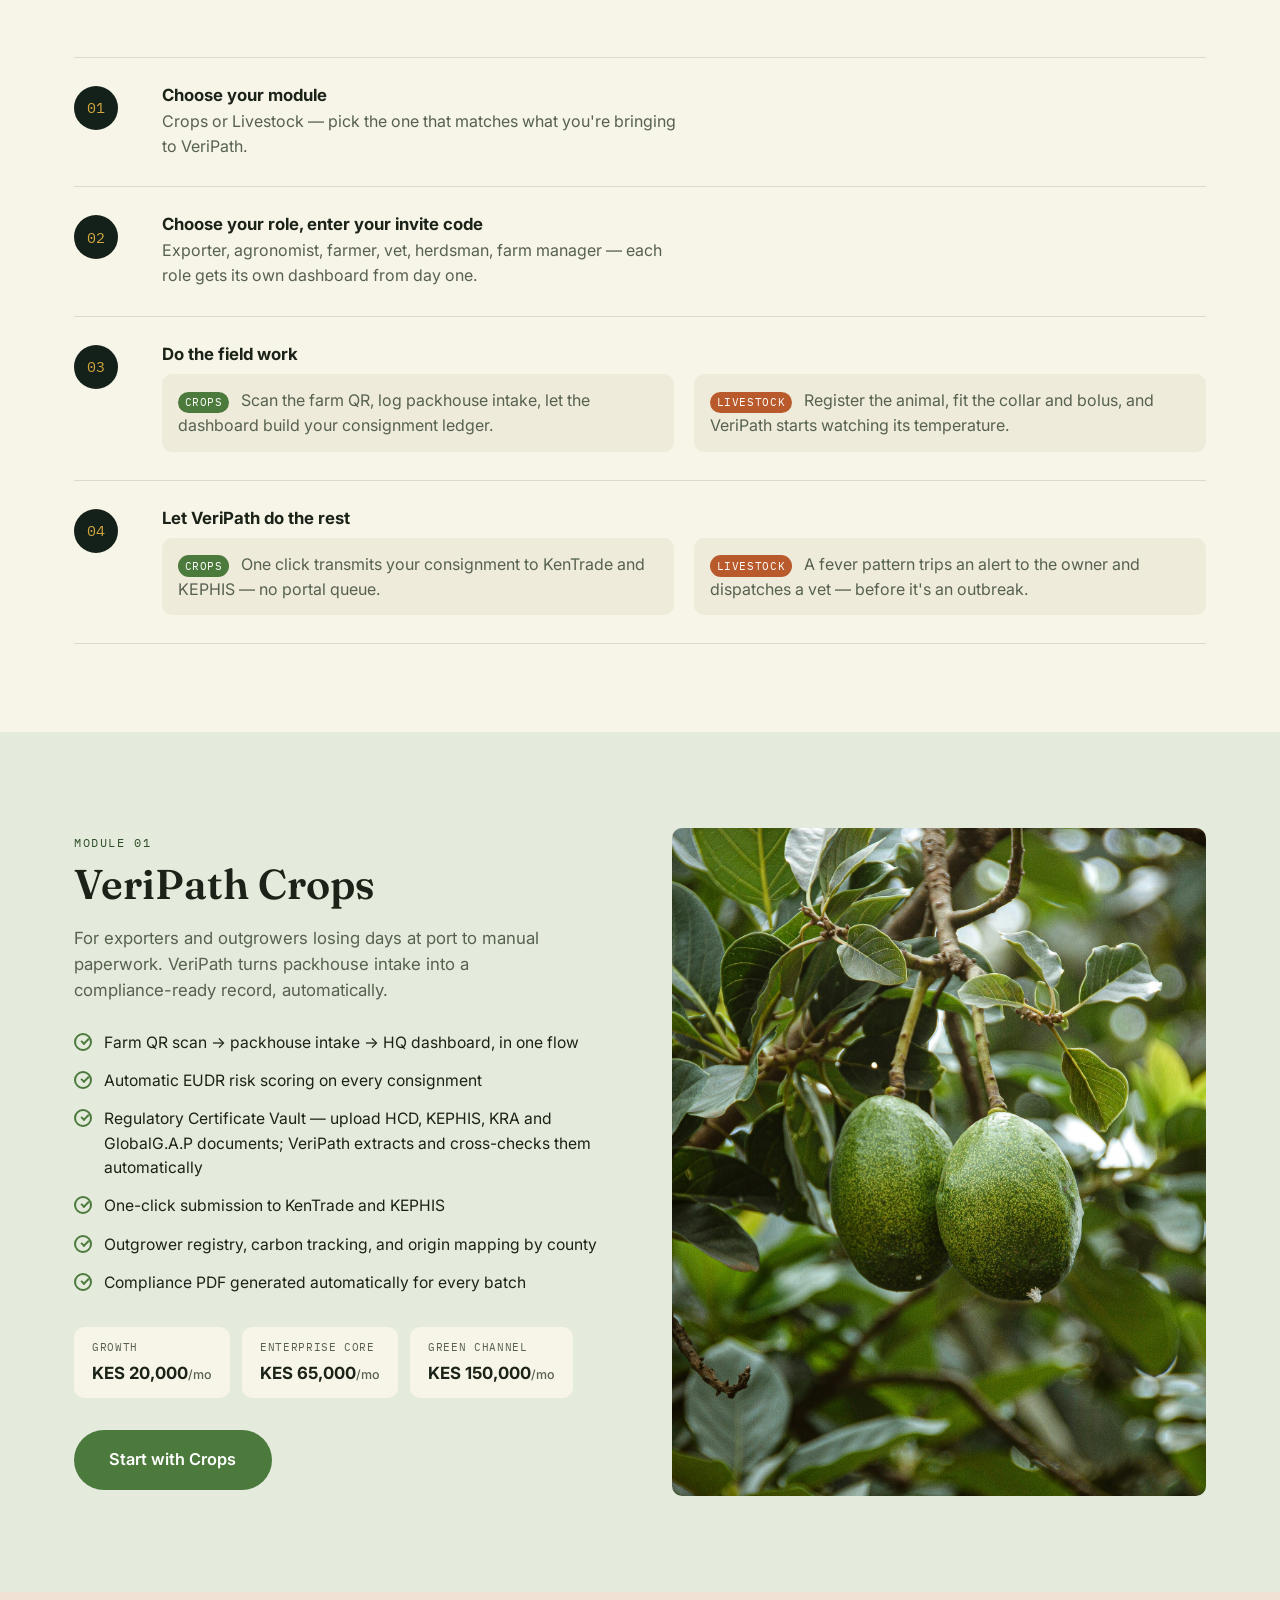
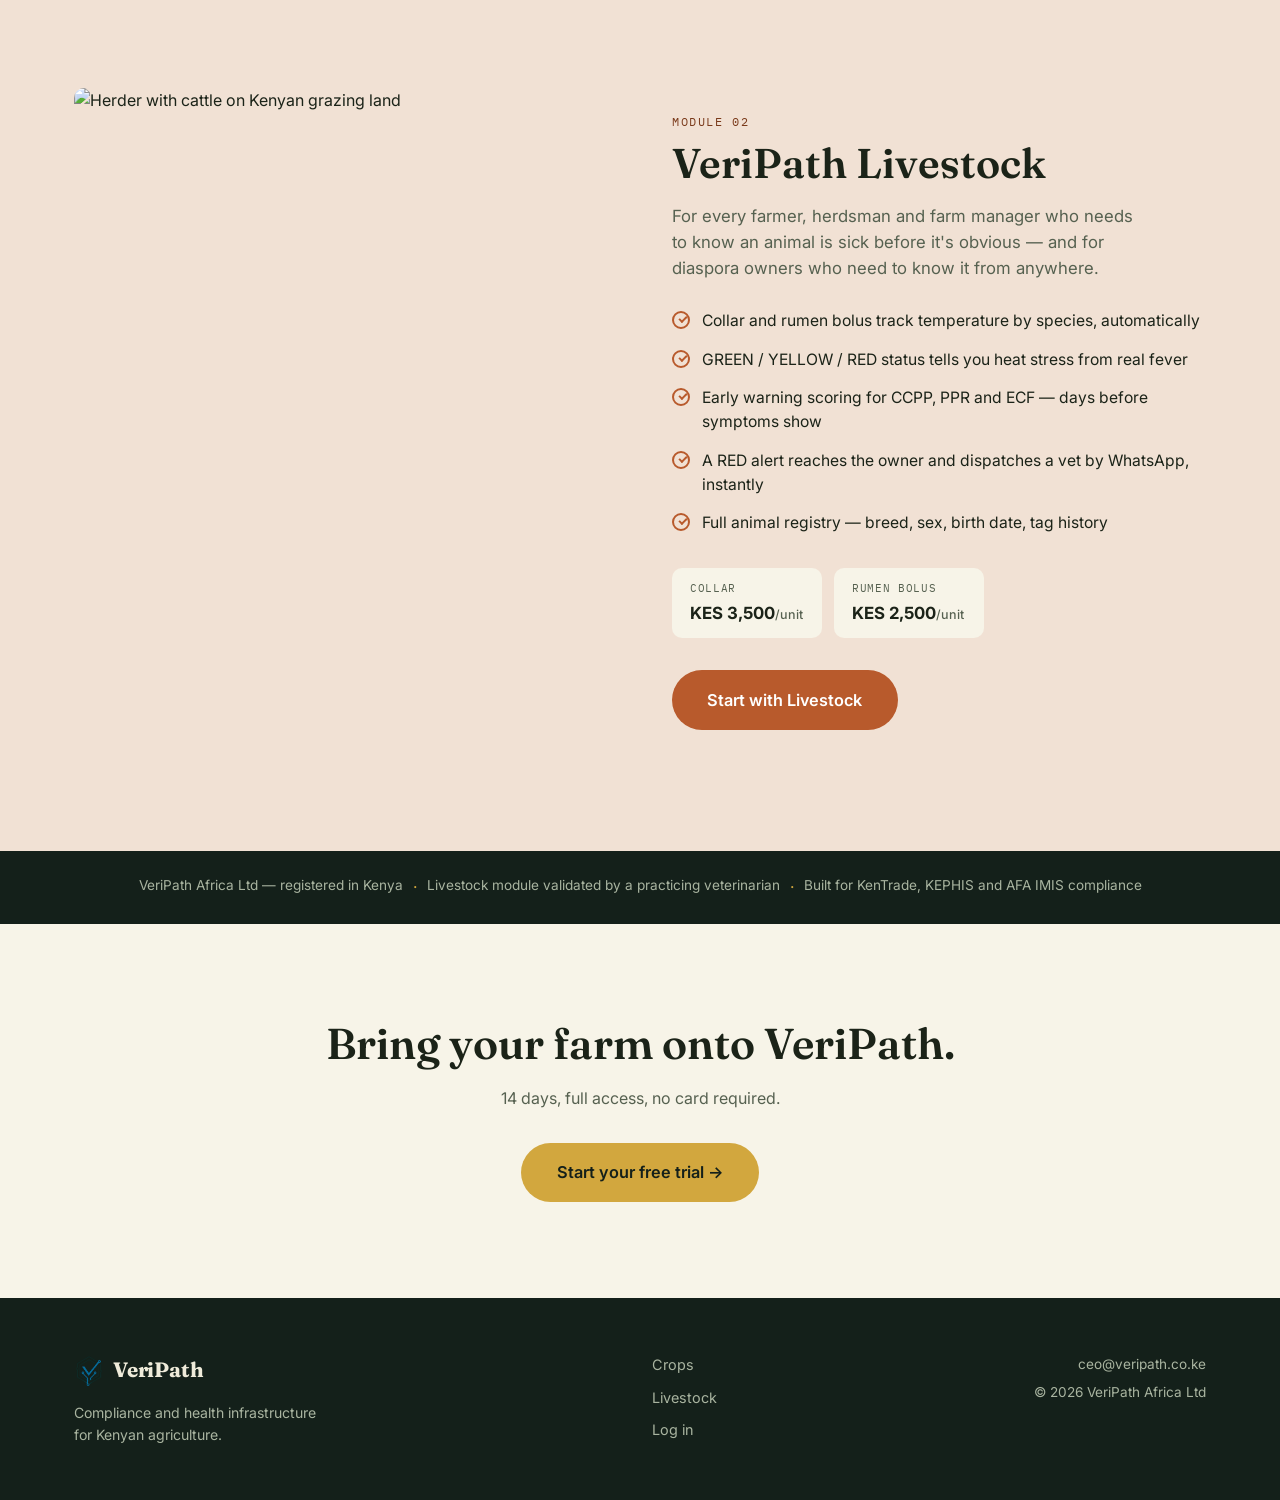
==== commit 528d6d0e: "Add Certificate Vault to Crops feature list" ====
--- a/index.html
+++ b/index.html
@@ -128,6 +128,7 @@
         <ul class="feature-list">
           <li><span class="stamp-mark"></span> Farm QR scan → packhouse intake → HQ dashboard, in one flow</li>
           <li><span class="stamp-mark"></span> Automatic EUDR risk scoring on every consignment</li>
+          <li><span class="stamp-mark"></span> Regulatory Certificate Vault — upload HCD, KEPHIS, KRA and GlobalG.A.P documents; VeriPath extracts and cross-checks them automatically</li>
           <li><span class="stamp-mark"></span> One-click submission to KenTrade and KEPHIS</li>
           <li><span class="stamp-mark"></span> Outgrower registry, carbon tracking, and origin mapping by county</li>
           <li><span class="stamp-mark"></span> Compliance PDF generated automatically for every batch</li>
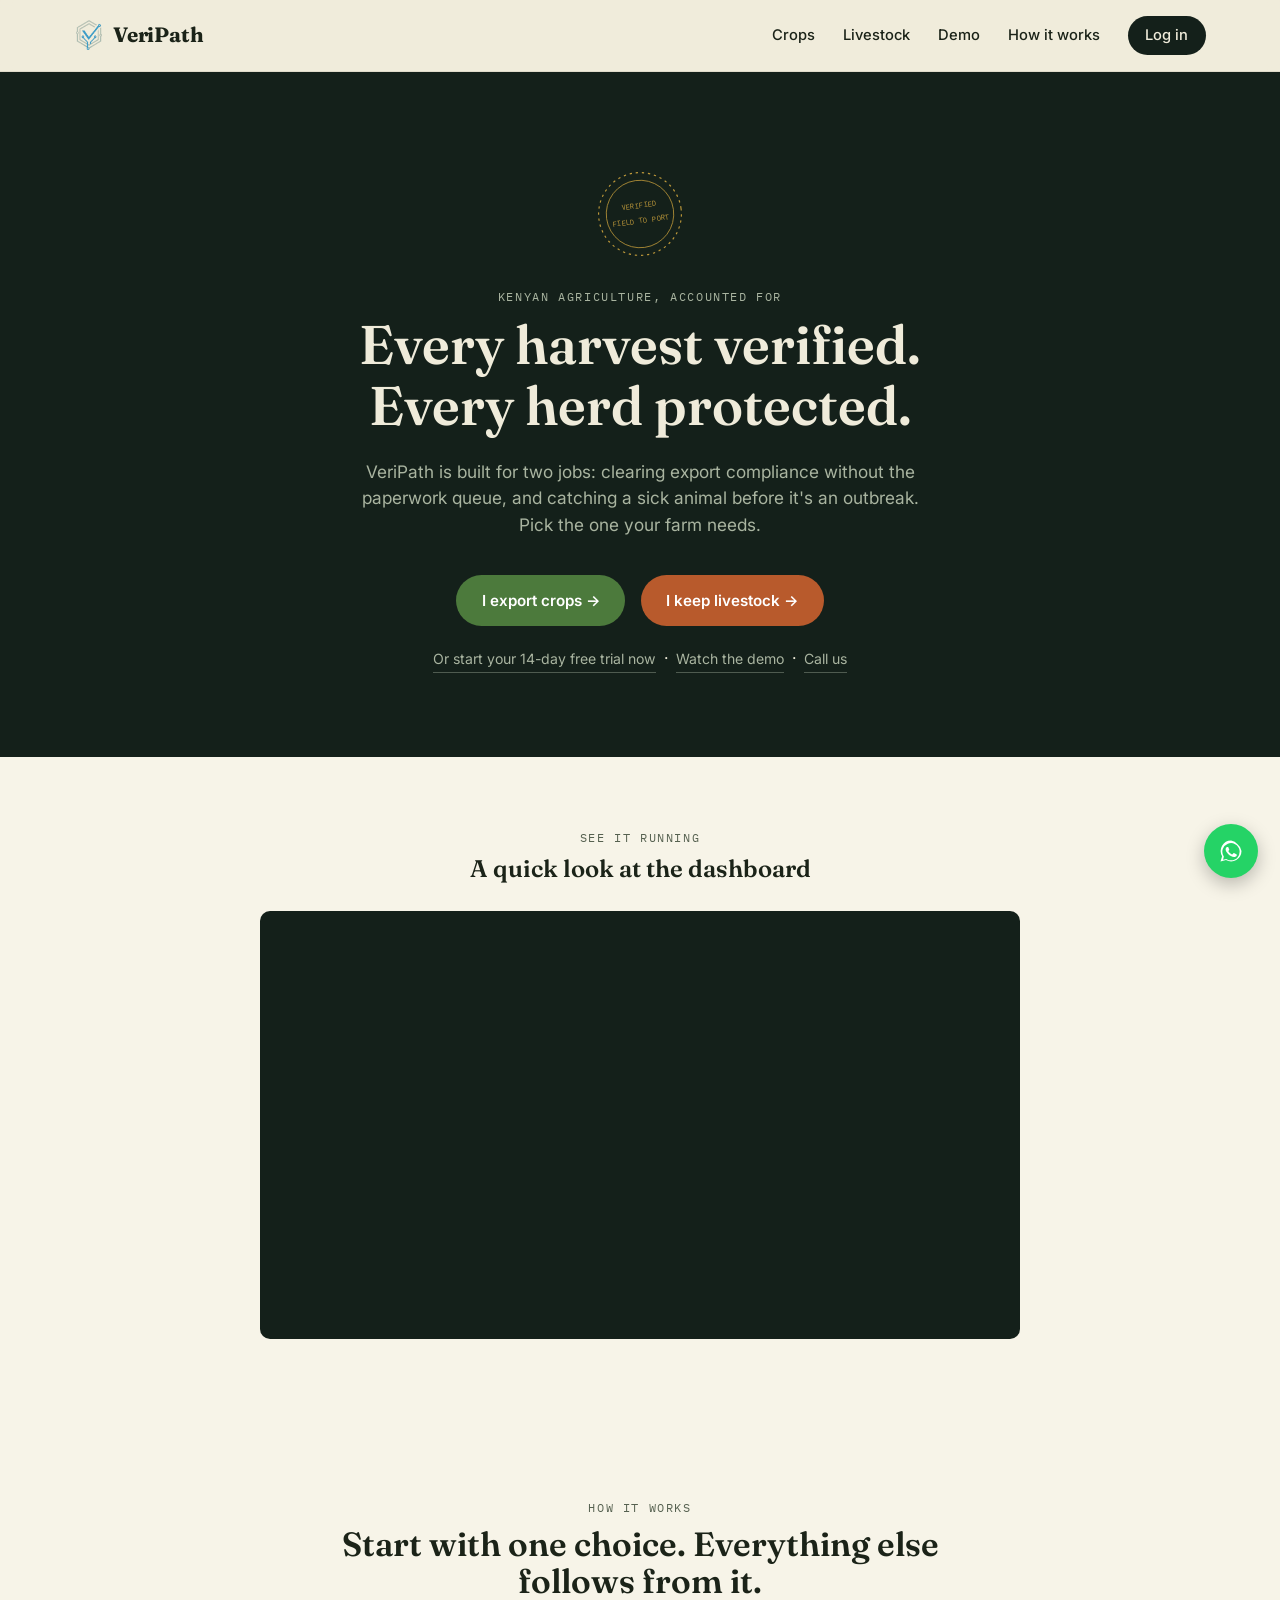
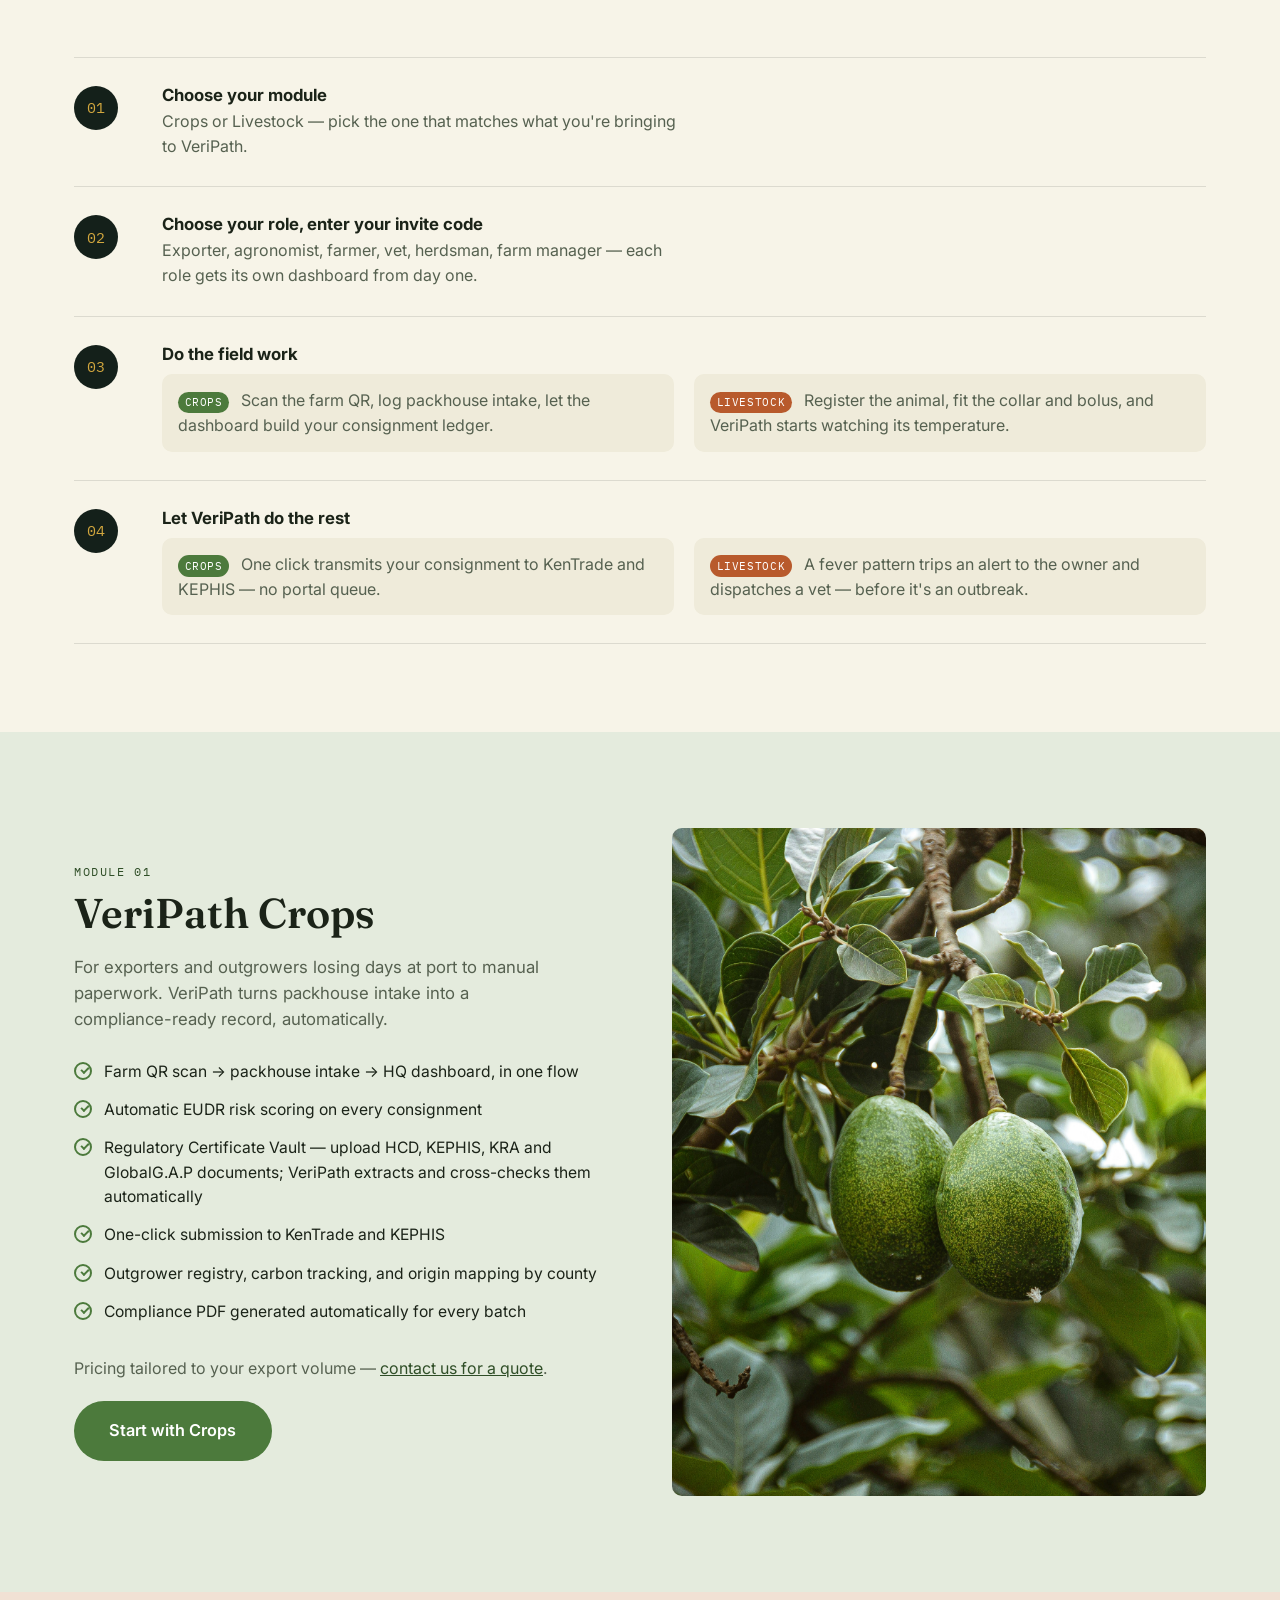
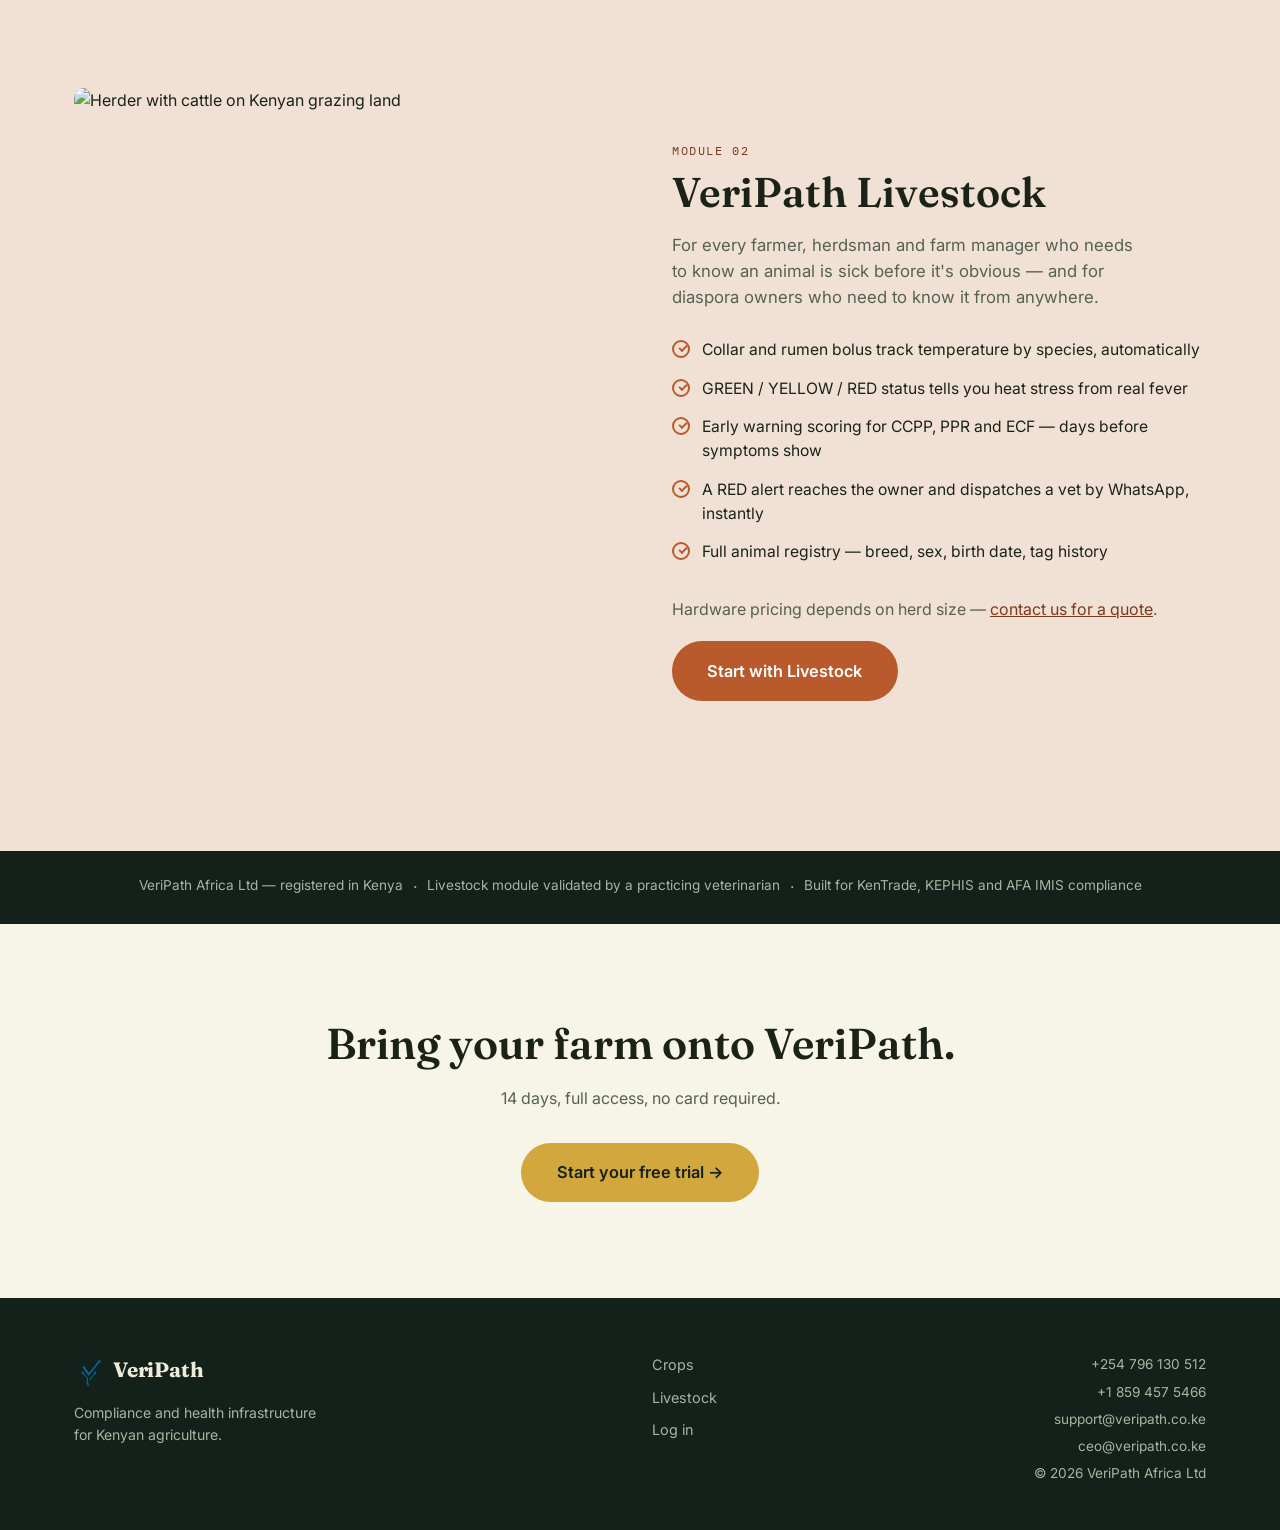
==== commit af64e2a9: "Update pricing to contact CTA, add phone contacts" ====
--- a/index.html
+++ b/index.html
@@ -53,7 +53,7 @@
         <a href="#crops" class="btn btn-crops">I export crops →</a>
         <a href="#livestock" class="btn btn-livestock">I keep livestock →</a>
       </div>
-      <a href="https://app.veripath.co.ke" target="_blank" rel="noopener" class="hero-trial">Or start your 14-day free trial now</a> &nbsp;·&nbsp; <a href="#demo" class="hero-trial">Watch the demo</a>
+      <a href="https://app.veripath.co.ke" target="_blank" rel="noopener" class="hero-trial">Or start your 14-day free trial now</a> &nbsp;·&nbsp; <a href="#demo" class="hero-trial">Watch the demo</a> &nbsp;·&nbsp; <a href="tel:+254796130512" class="hero-trial">Call us</a>
     </div>
   </section>
 
@@ -134,20 +134,7 @@
           <li><span class="stamp-mark"></span> Compliance PDF generated automatically for every batch</li>
         </ul>
 
-        <div class="pricing">
-          <div class="price-tier">
-            <span class="price-name">Growth</span>
-            <span class="price-amount">KES 20,000<span>/mo</span></span>
-          </div>
-          <div class="price-tier">
-            <span class="price-name">Enterprise Core</span>
-            <span class="price-amount">KES 65,000<span>/mo</span></span>
-          </div>
-          <div class="price-tier">
-            <span class="price-name">Green Channel</span>
-            <span class="price-amount">KES 150,000<span>/mo</span></span>
-          </div>
-        </div>
+       <p style="color:var(--text-muted); margin-bottom: 20px;">Pricing tailored to your export volume — <a href="mailto:support@veripath.co.ke" style="color:var(--crops-deep); text-decoration:underline;">contact us for a quote</a>.</p>
 
         <a href="https://app.veripath.co.ke" target="_blank" rel="noopener" class="btn btn-crops btn-large">Start with Crops</a>
       </div>
@@ -175,16 +162,7 @@
           <li><span class="stamp-mark stamp-mark-livestock"></span> Full animal registry — breed, sex, birth date, tag history</li>
         </ul>
 
-        <div class="pricing pricing-livestock">
-          <div class="price-tier">
-            <span class="price-name">Collar</span>
-            <span class="price-amount">KES 3,500<span>/unit</span></span>
-          </div>
-          <div class="price-tier">
-            <span class="price-name">Rumen bolus</span>
-            <span class="price-amount">KES 2,500<span>/unit</span></span>
-          </div>
-        </div>
+        <p style="color:var(--text-muted); margin-bottom: 20px;">Hardware pricing depends on herd size — <a href="mailto:support@veripath.co.ke" style="color:var(--livestock-deep); text-decoration:underline;">contact us for a quote</a>.</p>
 
         <a href="https://app.veripath.co.ke" target="_blank" rel="noopener" class="btn btn-livestock btn-large">Start with Livestock</a>
       </div>
@@ -226,9 +204,12 @@
       <a href="https://app.veripath.co.ke" target="_blank" rel="noopener">Log in</a>
     </div>
     <div class="footer-contact">
-      <p>ceo@veripath.co.ke</p>
-      <p>&copy; <span id="year"></span> VeriPath Africa Ltd</p>
-    </div>
+  <p><a href="tel:+254796130512" style="color:inherit;">+254 796 130 512</a></p>
+  <p><a href="tel:+18594575466" style="color:inherit;">+1 859 457 5466</a></p>
+  <p>support@veripath.co.ke</p>
+  <p>ceo@veripath.co.ke</p>
+  <p>&copy; <span id="year"></span> VeriPath Africa Ltd</p>
+</div>
   </div>
 </footer>
 
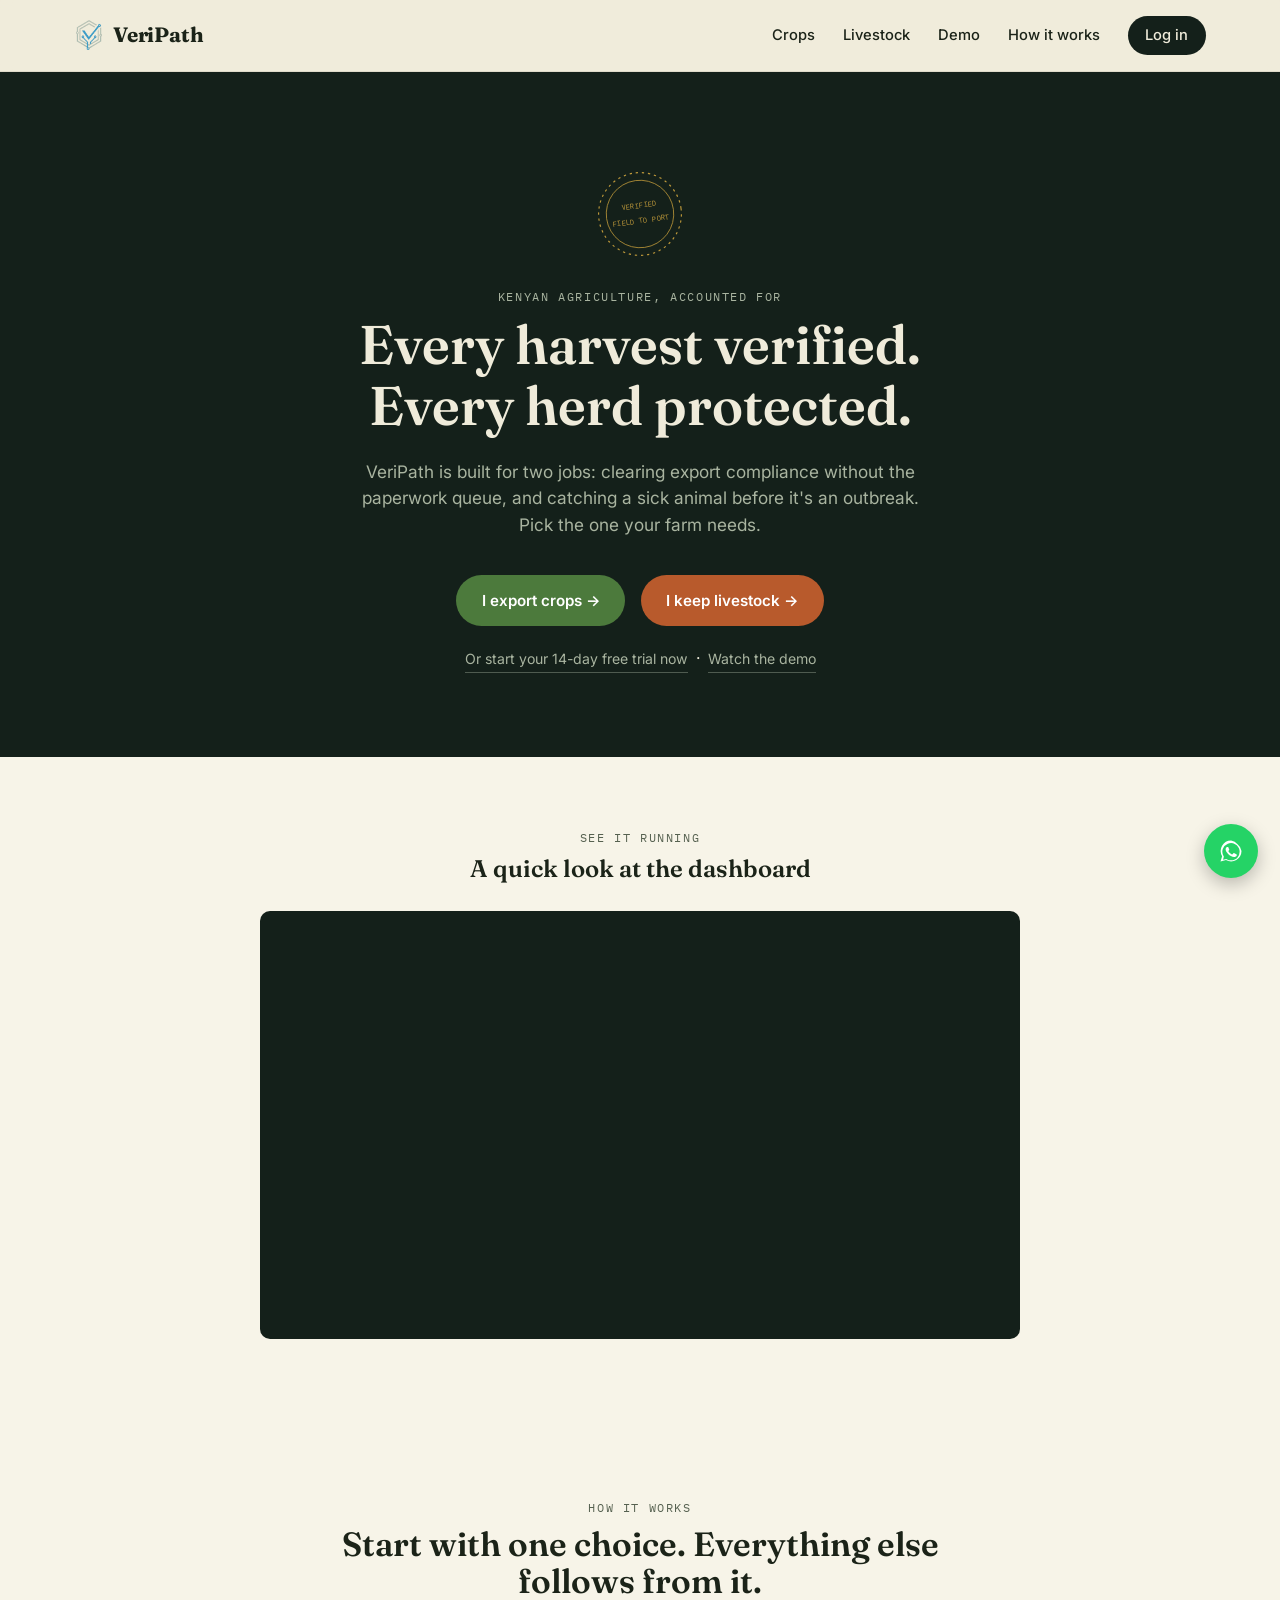
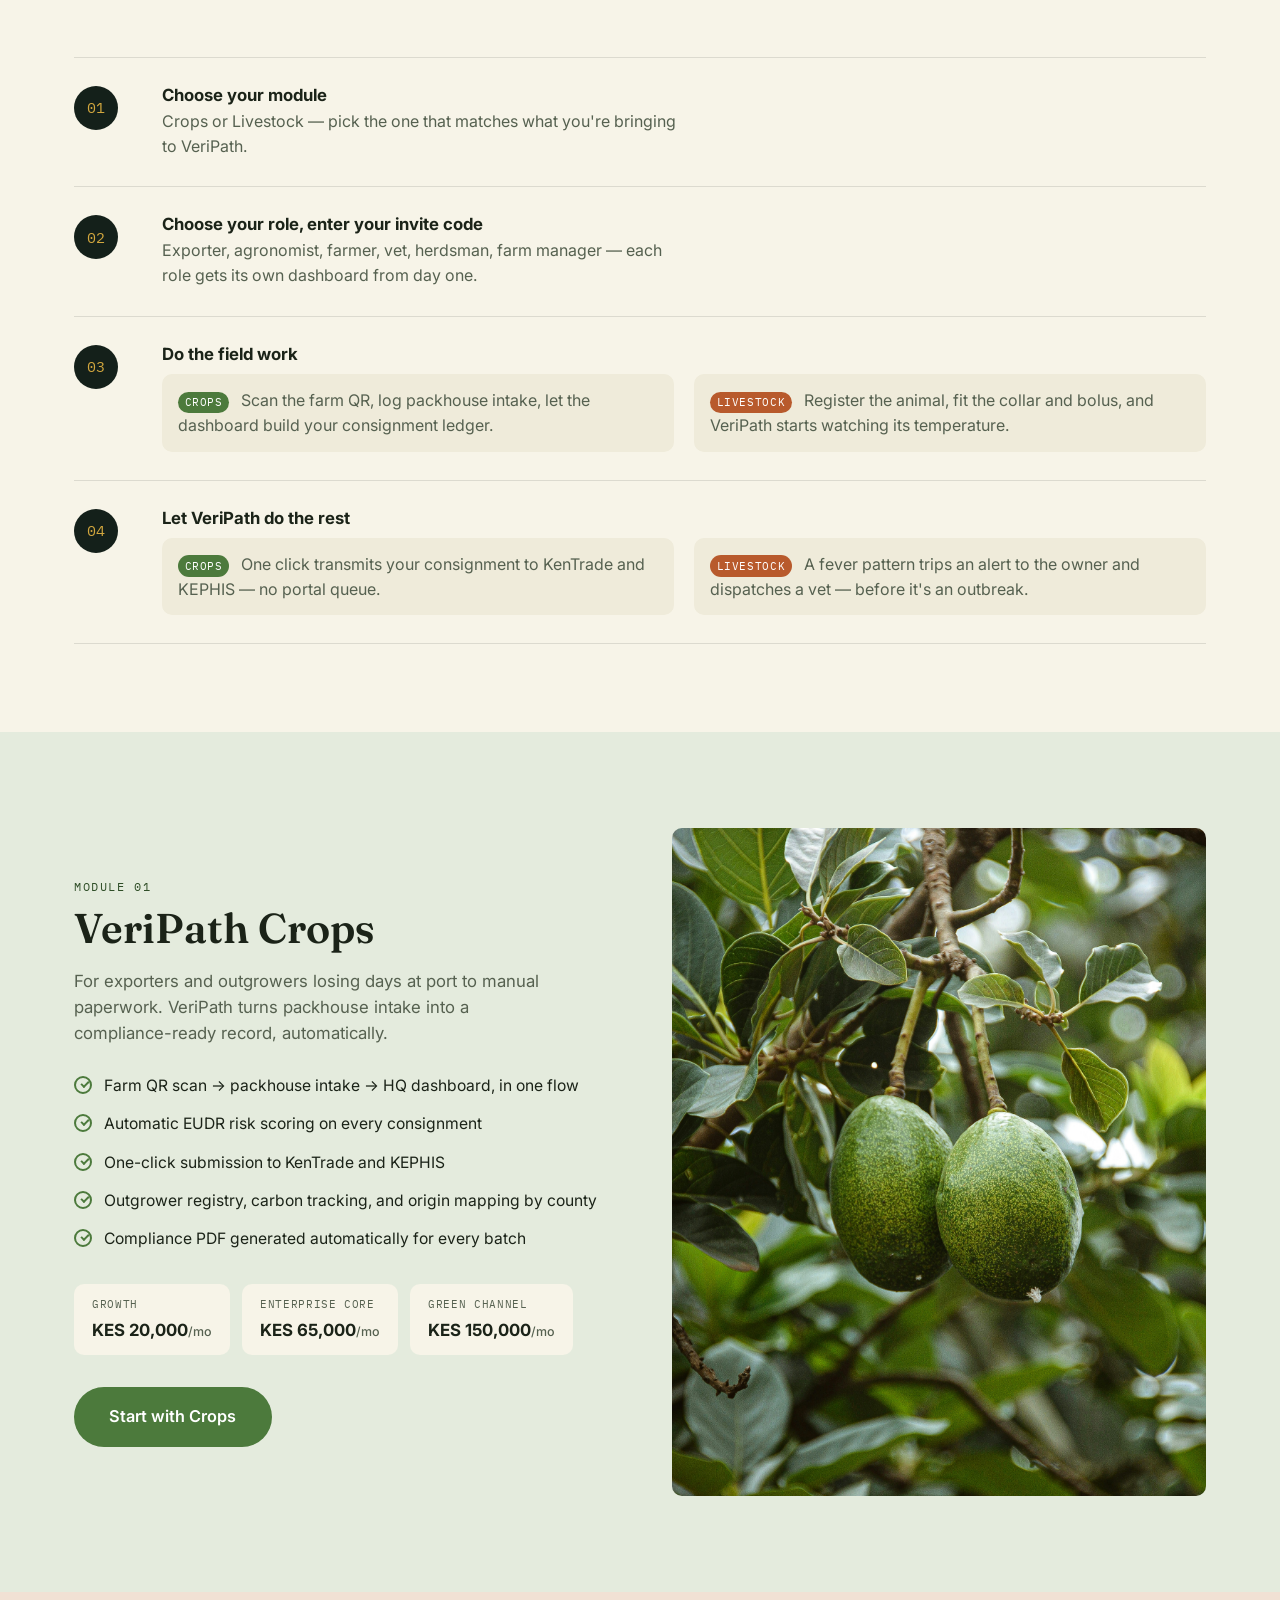
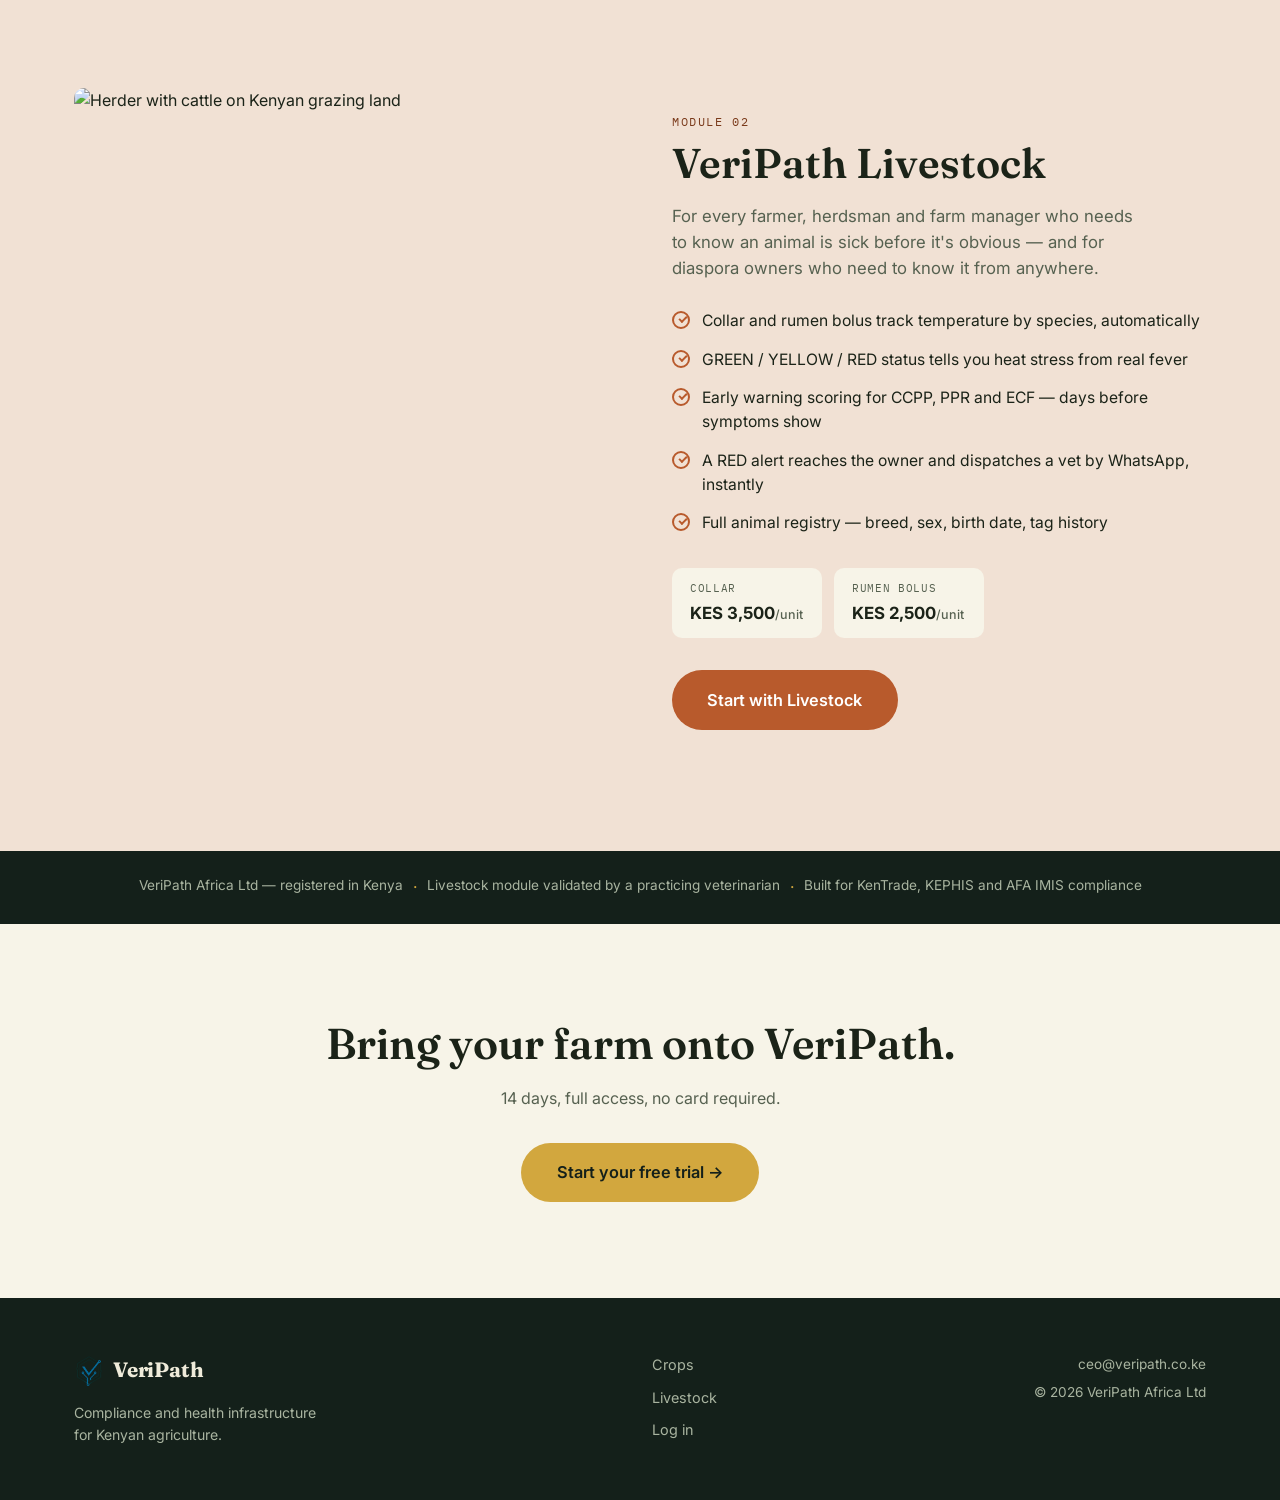
==== commit 2cb51783: "Add real Terms and Conditions content" ====
--- a/index.html
+++ b/index.html
@@ -53,7 +53,7 @@
         <a href="#crops" class="btn btn-crops">I export crops →</a>
         <a href="#livestock" class="btn btn-livestock">I keep livestock →</a>
       </div>
-      <a href="https://app.veripath.co.ke" target="_blank" rel="noopener" class="hero-trial">Or start your 14-day free trial now</a> &nbsp;·&nbsp; <a href="#demo" class="hero-trial">Watch the demo</a> &nbsp;·&nbsp; <a href="tel:+254796130512" class="hero-trial">Call us</a>
+      <a href="https://app.veripath.co.ke" target="_blank" rel="noopener" class="hero-trial">Or start your 14-day free trial now</a> &nbsp;·&nbsp; <a href="#demo" class="hero-trial">Watch the demo</a>
     </div>
   </section>
 
@@ -128,18 +128,30 @@
         <ul class="feature-list">
           <li><span class="stamp-mark"></span> Farm QR scan → packhouse intake → HQ dashboard, in one flow</li>
           <li><span class="stamp-mark"></span> Automatic EUDR risk scoring on every consignment</li>
-          <li><span class="stamp-mark"></span> Regulatory Certificate Vault — upload HCD, KEPHIS, KRA and GlobalG.A.P documents; VeriPath extracts and cross-checks them automatically</li>
           <li><span class="stamp-mark"></span> One-click submission to KenTrade and KEPHIS</li>
           <li><span class="stamp-mark"></span> Outgrower registry, carbon tracking, and origin mapping by county</li>
           <li><span class="stamp-mark"></span> Compliance PDF generated automatically for every batch</li>
         </ul>
 
-       <p style="color:var(--text-muted); margin-bottom: 20px;">Pricing tailored to your export volume — <a href="mailto:support@veripath.co.ke" style="color:var(--crops-deep); text-decoration:underline;">contact us for a quote</a>.</p>
+        <div class="pricing">
+          <div class="price-tier">
+            <span class="price-name">Growth</span>
+            <span class="price-amount">KES 20,000<span>/mo</span></span>
+          </div>
+          <div class="price-tier">
+            <span class="price-name">Enterprise Core</span>
+            <span class="price-amount">KES 65,000<span>/mo</span></span>
+          </div>
+          <div class="price-tier">
+            <span class="price-name">Green Channel</span>
+            <span class="price-amount">KES 150,000<span>/mo</span></span>
+          </div>
+        </div>
 
         <a href="https://app.veripath.co.ke" target="_blank" rel="noopener" class="btn btn-crops btn-large">Start with Crops</a>
       </div>
       <div class="module-visual module-visual-crops" aria-hidden="true">
-        <img src="assets/images/crops-hero.jpg" alt="Packhouse workers sorting produce for export">
+      <img src="assets/images/crops-hero.jpg" alt="Packhouse workers sorting produce for export">
       </div>
     </div>
   </section>
@@ -147,7 +159,7 @@
   <section class="module module-livestock" id="livestock">
     <div class="wrap module-inner module-inner-reverse">
       <div class="module-visual module-visual-livestock" aria-hidden="true">
-        <img src="assets/images/livestock-hero.jpg" alt="Herder with cattle on Kenyan grazing land">
+      <img src="assets/images/livestock-hero.jpg" alt="Herder with cattle on Kenyan grazing land">
       </div>
       <div class="module-copy">
         <p class="eyebrow eyebrow-livestock">Module 02</p>
@@ -162,7 +174,16 @@
           <li><span class="stamp-mark stamp-mark-livestock"></span> Full animal registry — breed, sex, birth date, tag history</li>
         </ul>
 
-        <p style="color:var(--text-muted); margin-bottom: 20px;">Hardware pricing depends on herd size — <a href="mailto:support@veripath.co.ke" style="color:var(--livestock-deep); text-decoration:underline;">contact us for a quote</a>.</p>
+        <div class="pricing pricing-livestock">
+          <div class="price-tier">
+            <span class="price-name">Collar</span>
+            <span class="price-amount">KES 3,500<span>/unit</span></span>
+          </div>
+          <div class="price-tier">
+            <span class="price-name">Rumen bolus</span>
+            <span class="price-amount">KES 2,500<span>/unit</span></span>
+          </div>
+        </div>
 
         <a href="https://app.veripath.co.ke" target="_blank" rel="noopener" class="btn btn-livestock btn-large">Start with Livestock</a>
       </div>
@@ -204,16 +225,13 @@
       <a href="https://app.veripath.co.ke" target="_blank" rel="noopener">Log in</a>
     </div>
     <div class="footer-contact">
-  <p><a href="tel:+254796130512" style="color:inherit;">+254 796 130 512</a></p>
-  <p><a href="tel:+18594575466" style="color:inherit;">+1 859 457 5466</a></p>
-  <p>support@veripath.co.ke</p>
-  <p>ceo@veripath.co.ke</p>
-  <p>&copy; <span id="year"></span> VeriPath Africa Ltd</p>
-</div>
+      <p>ceo@veripath.co.ke</p>
+      <p>&copy; <span id="year"></span> VeriPath Africa Ltd</p>
+    </div>
   </div>
 </footer>
 
-<a href="https://wa.me/254796130512" target="_blank" rel="noopener" class="whatsapp-float" aria-label="Chat on WhatsApp">
+<a href="https://wa.me/254XXXXXXXXX" target="_blank" rel="noopener" class="whatsapp-float" aria-label="Chat on WhatsApp">
   <svg viewBox="0 0 24 24" fill="currentColor"><path d="M17.6 6.3A8.9 8.9 0 0 0 12.1 3a8.9 8.9 0 0 0-7.7 13.4L3 21l4.7-1.2A8.9 8.9 0 0 0 21 12.1a8.9 8.9 0 0 0-3.4-5.8zm-5.5 13.7a7.4 7.4 0 0 1-3.8-1l-.3-.2-2.8.7.7-2.7-.2-.3a7.4 7.4 0 1 1 6.4 3.5zm4-5.5c-.2-.1-1.3-.6-1.5-.7-.2-.1-.3-.1-.5.1s-.6.7-.8.9c-.1.1-.3.2-.5.1a6 6 0 0 1-1.8-1.1 6.7 6.7 0 0 1-1.2-1.6c-.1-.2 0-.3.1-.4l.4-.4.2-.4v-.4c-.1-.1-.5-1.2-.7-1.7-.2-.4-.4-.4-.5-.4h-.5c-.2 0-.4.1-.6.3-.2.2-.8.8-.8 1.9s.8 2.2 1 2.4c.1.1 1.6 2.5 4 3.4.6.3 1 .4 1.4.5.6.2 1.1.2 1.5.1.5-.1 1.3-.5 1.5-1 .2-.5.2-.9.1-1z"/></svg>
 </a>
 
--- a/assets/css/style.css
+++ b/assets/css/style.css
@@ -518,10 +518,9 @@
   .hero { padding: 72px 0 60px; }
   .ledger-step { grid-template-columns: 44px 1fr; }
 }
-
 .module-visual img {
   width: 100%;
   aspect-ratio: 4/5;
   object-fit: cover;
   border-radius: 10px;
-}+}
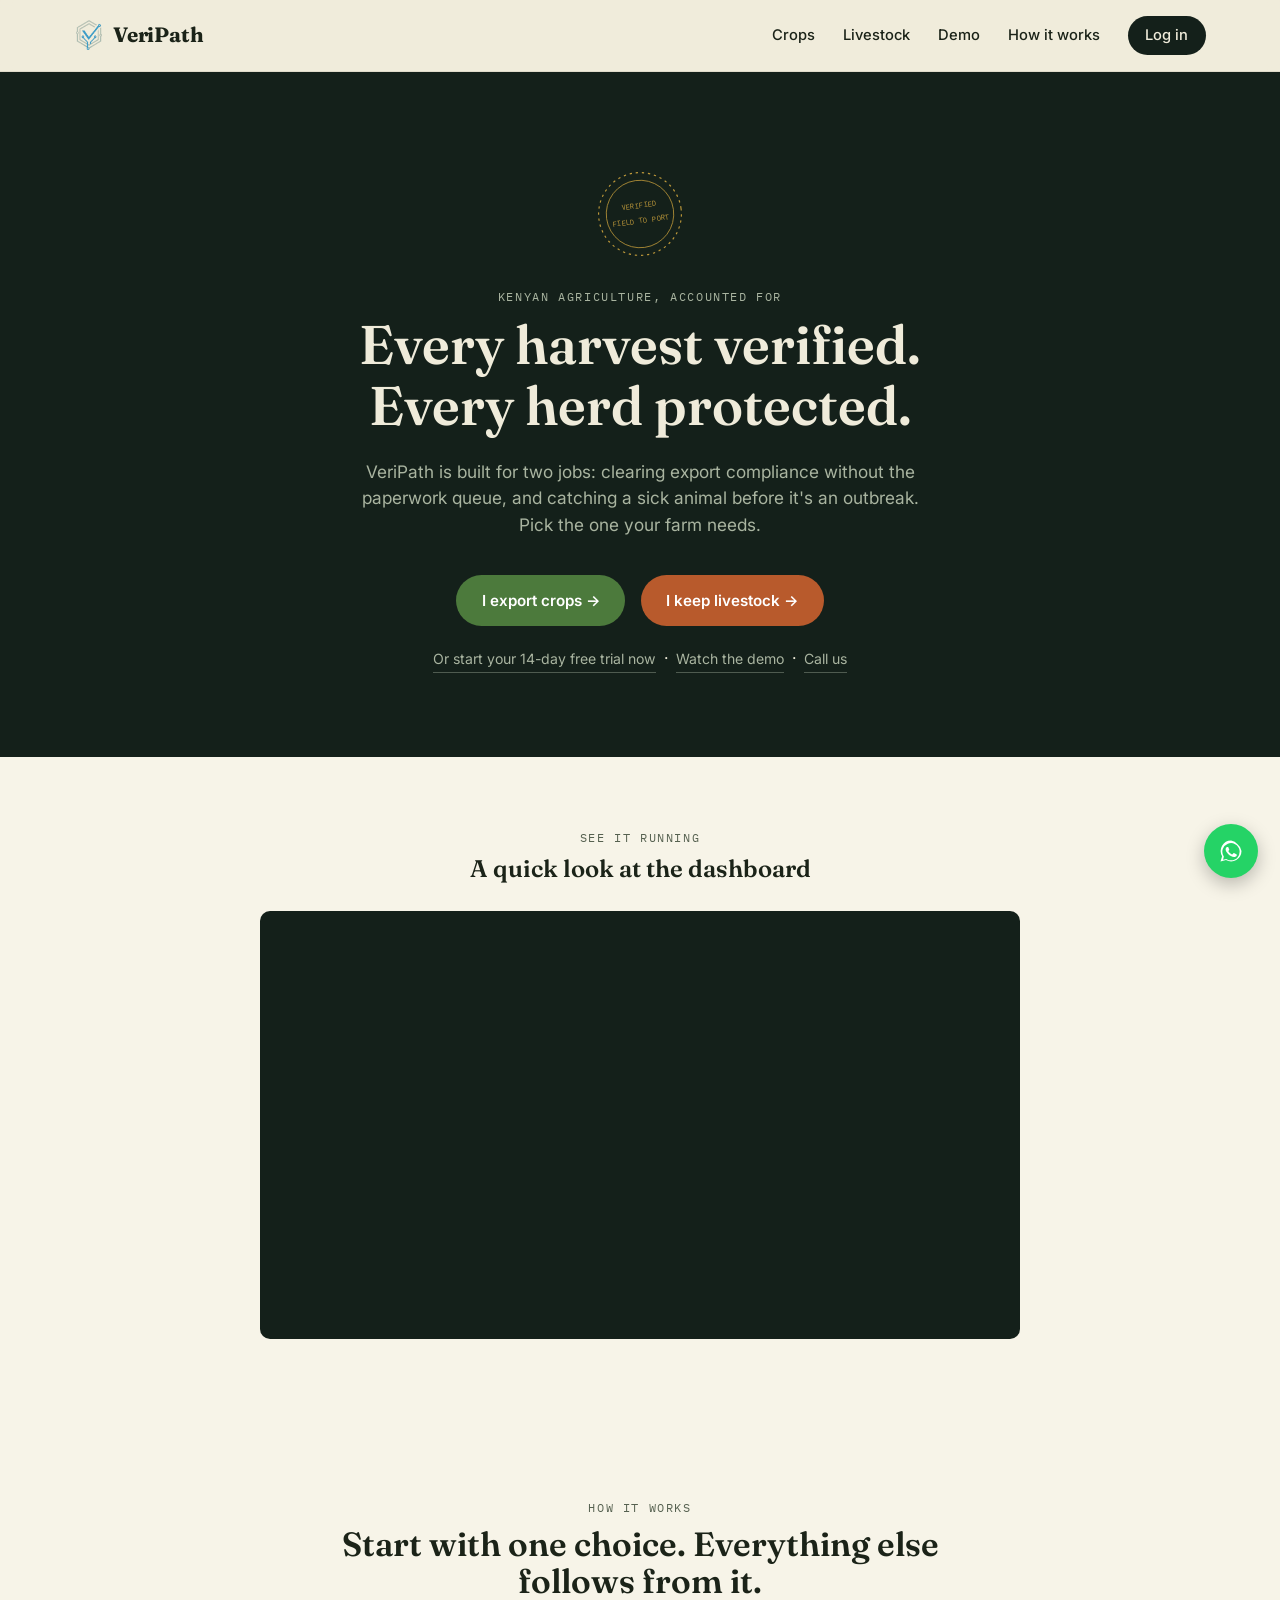
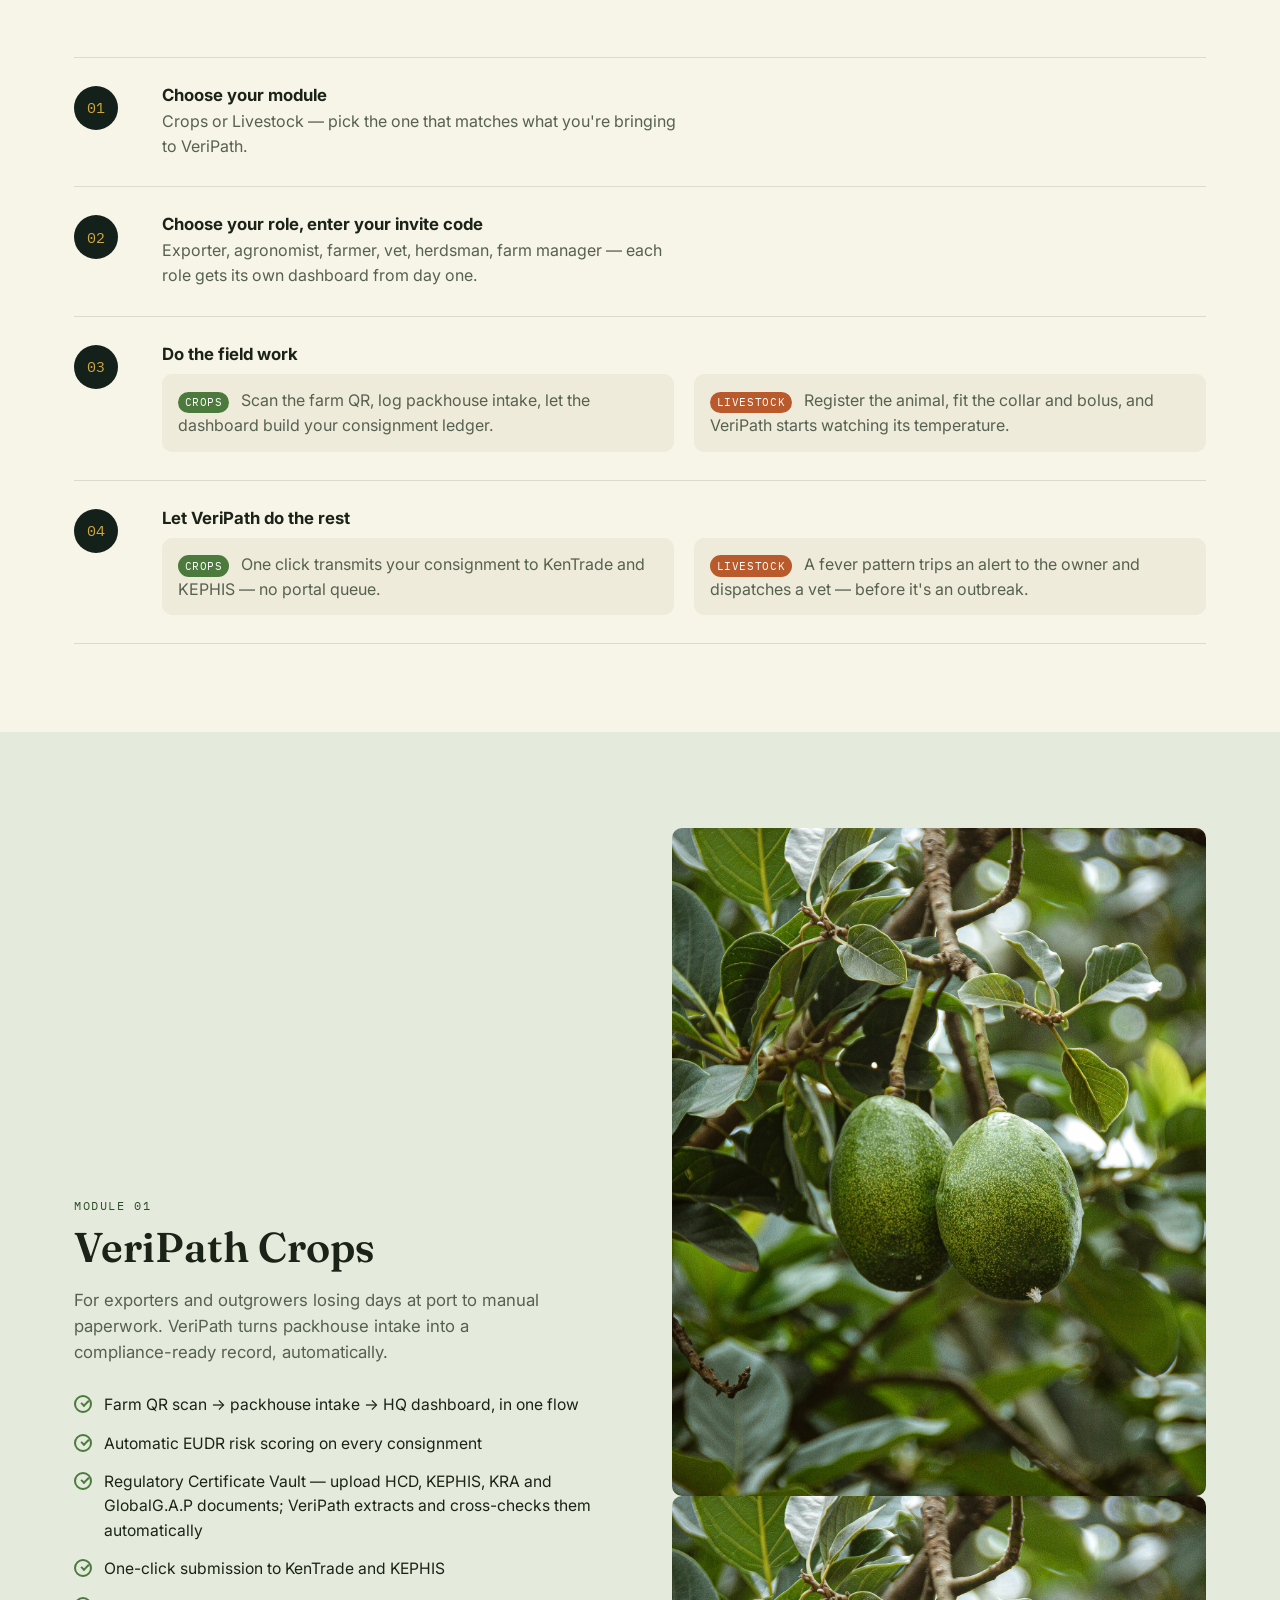
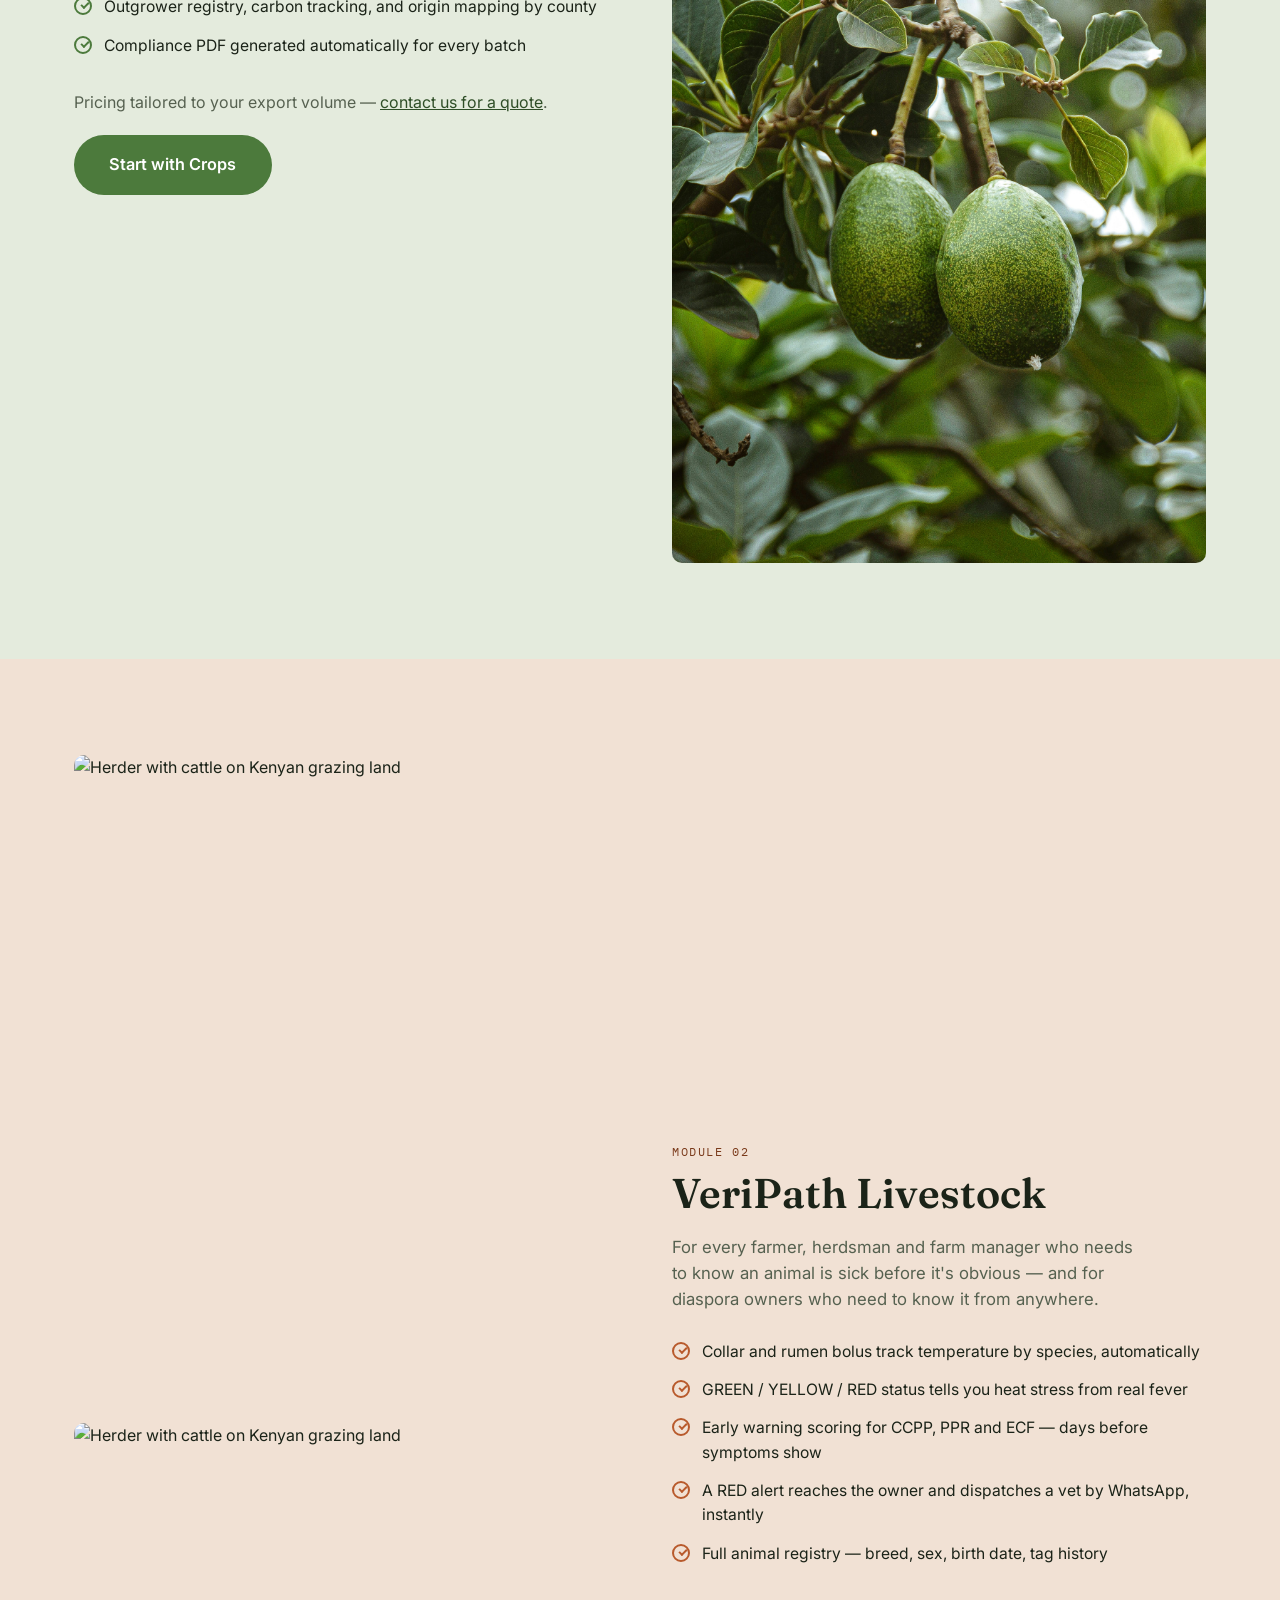
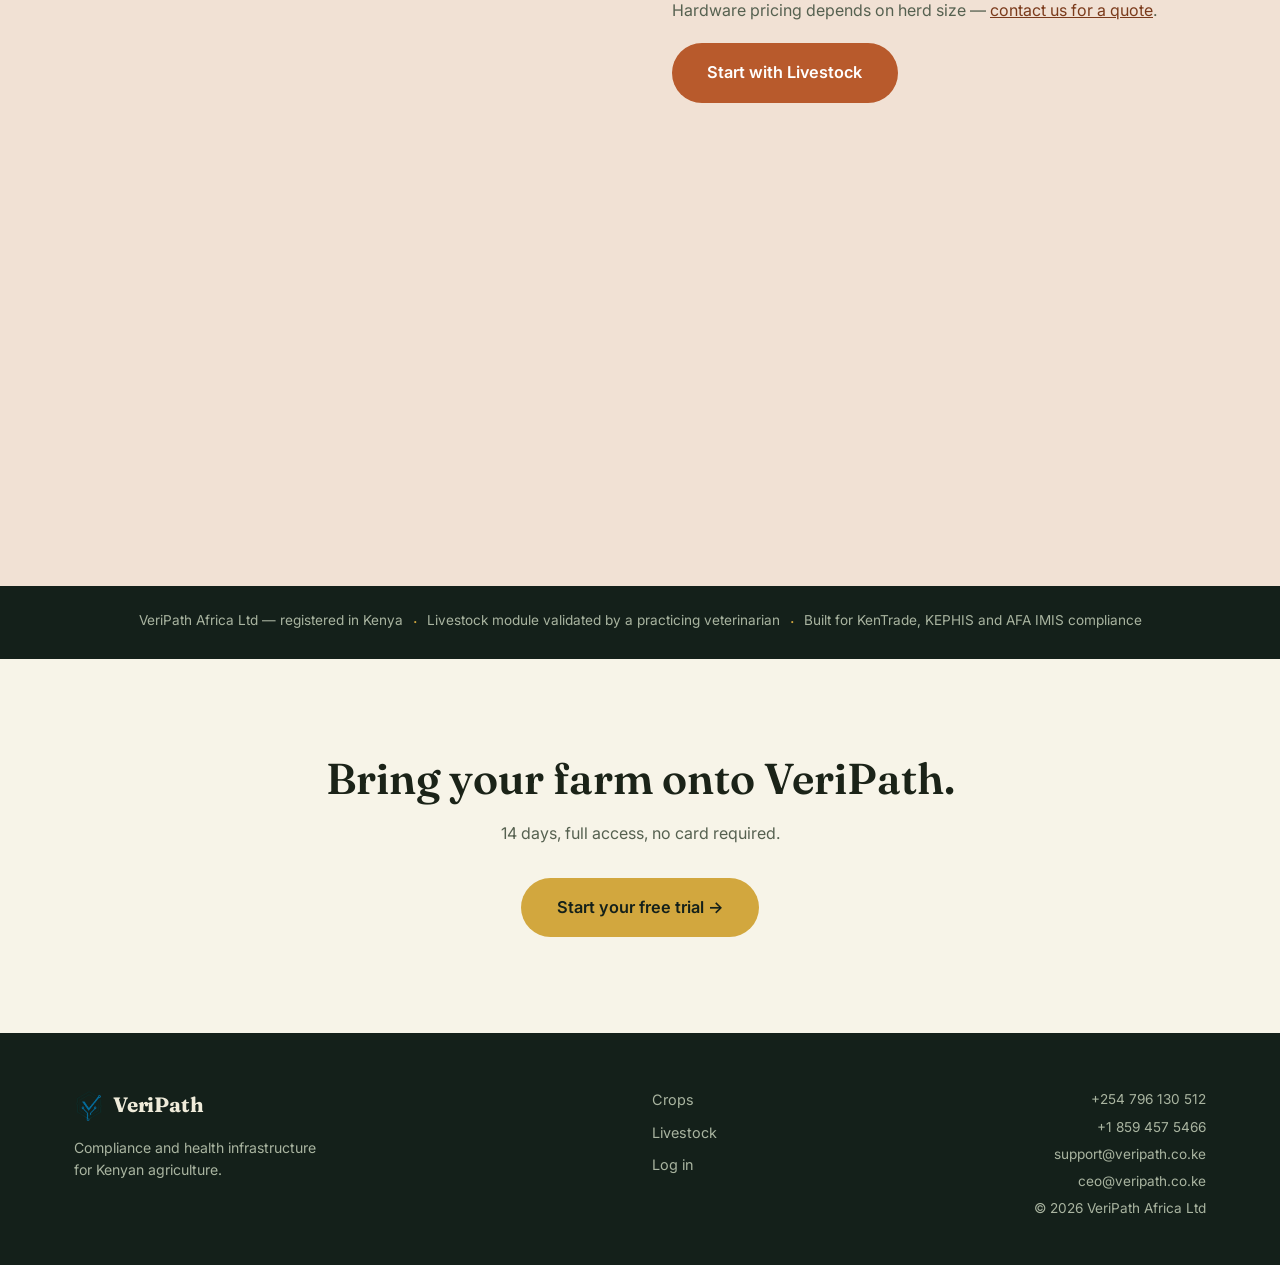
==== commit ce58c6af: "Merge Windows and Linux changes" ====
--- a/index.html
+++ b/index.html
@@ -53,7 +53,7 @@
         <a href="#crops" class="btn btn-crops">I export crops →</a>
         <a href="#livestock" class="btn btn-livestock">I keep livestock →</a>
       </div>
-      <a href="https://app.veripath.co.ke" target="_blank" rel="noopener" class="hero-trial">Or start your 14-day free trial now</a> &nbsp;·&nbsp; <a href="#demo" class="hero-trial">Watch the demo</a>
+      <a href="https://app.veripath.co.ke" target="_blank" rel="noopener" class="hero-trial">Or start your 14-day free trial now</a> &nbsp;·&nbsp; <a href="#demo" class="hero-trial">Watch the demo</a> &nbsp;·&nbsp; <a href="tel:+254796130512" class="hero-trial">Call us</a>
     </div>
   </section>
 
@@ -128,30 +128,19 @@
         <ul class="feature-list">
           <li><span class="stamp-mark"></span> Farm QR scan → packhouse intake → HQ dashboard, in one flow</li>
           <li><span class="stamp-mark"></span> Automatic EUDR risk scoring on every consignment</li>
+          <li><span class="stamp-mark"></span> Regulatory Certificate Vault — upload HCD, KEPHIS, KRA and GlobalG.A.P documents; VeriPath extracts and cross-checks them automatically</li>
           <li><span class="stamp-mark"></span> One-click submission to KenTrade and KEPHIS</li>
           <li><span class="stamp-mark"></span> Outgrower registry, carbon tracking, and origin mapping by county</li>
           <li><span class="stamp-mark"></span> Compliance PDF generated automatically for every batch</li>
         </ul>
 
-        <div class="pricing">
-          <div class="price-tier">
-            <span class="price-name">Growth</span>
-            <span class="price-amount">KES 20,000<span>/mo</span></span>
-          </div>
-          <div class="price-tier">
-            <span class="price-name">Enterprise Core</span>
-            <span class="price-amount">KES 65,000<span>/mo</span></span>
-          </div>
-          <div class="price-tier">
-            <span class="price-name">Green Channel</span>
-            <span class="price-amount">KES 150,000<span>/mo</span></span>
-          </div>
-        </div>
+       <p style="color:var(--text-muted); margin-bottom: 20px;">Pricing tailored to your export volume — <a href="mailto:support@veripath.co.ke" style="color:var(--crops-deep); text-decoration:underline;">contact us for a quote</a>.</p>
 
         <a href="https://app.veripath.co.ke" target="_blank" rel="noopener" class="btn btn-crops btn-large">Start with Crops</a>
       </div>
       <div class="module-visual module-visual-crops" aria-hidden="true">
       <img src="assets/images/crops-hero.jpg" alt="Packhouse workers sorting produce for export">
+        <img src="assets/images/crops-hero.jpg" alt="Packhouse workers sorting produce for export">
       </div>
     </div>
   </section>
@@ -160,6 +149,7 @@
     <div class="wrap module-inner module-inner-reverse">
       <div class="module-visual module-visual-livestock" aria-hidden="true">
       <img src="assets/images/livestock-hero.jpg" alt="Herder with cattle on Kenyan grazing land">
+        <img src="assets/images/livestock-hero.jpg" alt="Herder with cattle on Kenyan grazing land">
       </div>
       <div class="module-copy">
         <p class="eyebrow eyebrow-livestock">Module 02</p>
@@ -174,16 +164,7 @@
           <li><span class="stamp-mark stamp-mark-livestock"></span> Full animal registry — breed, sex, birth date, tag history</li>
         </ul>
 
-        <div class="pricing pricing-livestock">
-          <div class="price-tier">
-            <span class="price-name">Collar</span>
-            <span class="price-amount">KES 3,500<span>/unit</span></span>
-          </div>
-          <div class="price-tier">
-            <span class="price-name">Rumen bolus</span>
-            <span class="price-amount">KES 2,500<span>/unit</span></span>
-          </div>
-        </div>
+        <p style="color:var(--text-muted); margin-bottom: 20px;">Hardware pricing depends on herd size — <a href="mailto:support@veripath.co.ke" style="color:var(--livestock-deep); text-decoration:underline;">contact us for a quote</a>.</p>
 
         <a href="https://app.veripath.co.ke" target="_blank" rel="noopener" class="btn btn-livestock btn-large">Start with Livestock</a>
       </div>
@@ -225,13 +206,16 @@
       <a href="https://app.veripath.co.ke" target="_blank" rel="noopener">Log in</a>
     </div>
     <div class="footer-contact">
-      <p>ceo@veripath.co.ke</p>
-      <p>&copy; <span id="year"></span> VeriPath Africa Ltd</p>
-    </div>
+  <p><a href="tel:+254796130512" style="color:inherit;">+254 796 130 512</a></p>
+  <p><a href="tel:+18594575466" style="color:inherit;">+1 859 457 5466</a></p>
+  <p>support@veripath.co.ke</p>
+  <p>ceo@veripath.co.ke</p>
+  <p>&copy; <span id="year"></span> VeriPath Africa Ltd</p>
+</div>
   </div>
 </footer>
 
-<a href="https://wa.me/254XXXXXXXXX" target="_blank" rel="noopener" class="whatsapp-float" aria-label="Chat on WhatsApp">
+<a href="https://wa.me/254796130512" target="_blank" rel="noopener" class="whatsapp-float" aria-label="Chat on WhatsApp">
   <svg viewBox="0 0 24 24" fill="currentColor"><path d="M17.6 6.3A8.9 8.9 0 0 0 12.1 3a8.9 8.9 0 0 0-7.7 13.4L3 21l4.7-1.2A8.9 8.9 0 0 0 21 12.1a8.9 8.9 0 0 0-3.4-5.8zm-5.5 13.7a7.4 7.4 0 0 1-3.8-1l-.3-.2-2.8.7.7-2.7-.2-.3a7.4 7.4 0 1 1 6.4 3.5zm4-5.5c-.2-.1-1.3-.6-1.5-.7-.2-.1-.3-.1-.5.1s-.6.7-.8.9c-.1.1-.3.2-.5.1a6 6 0 0 1-1.8-1.1 6.7 6.7 0 0 1-1.2-1.6c-.1-.2 0-.3.1-.4l.4-.4.2-.4v-.4c-.1-.1-.5-1.2-.7-1.7-.2-.4-.4-.4-.5-.4h-.5c-.2 0-.4.1-.6.3-.2.2-.8.8-.8 1.9s.8 2.2 1 2.4c.1.1 1.6 2.5 4 3.4.6.3 1 .4 1.4.5.6.2 1.1.2 1.5.1.5-.1 1.3-.5 1.5-1 .2-.5.2-.9.1-1z"/></svg>
 </a>
 
--- a/assets/css/style.css
+++ b/assets/css/style.css
@@ -518,9 +518,11 @@
   .hero { padding: 72px 0 60px; }
   .ledger-step { grid-template-columns: 44px 1fr; }
 }
+
 .module-visual img {
   width: 100%;
   aspect-ratio: 4/5;
   object-fit: cover;
   border-radius: 10px;
 }
+}
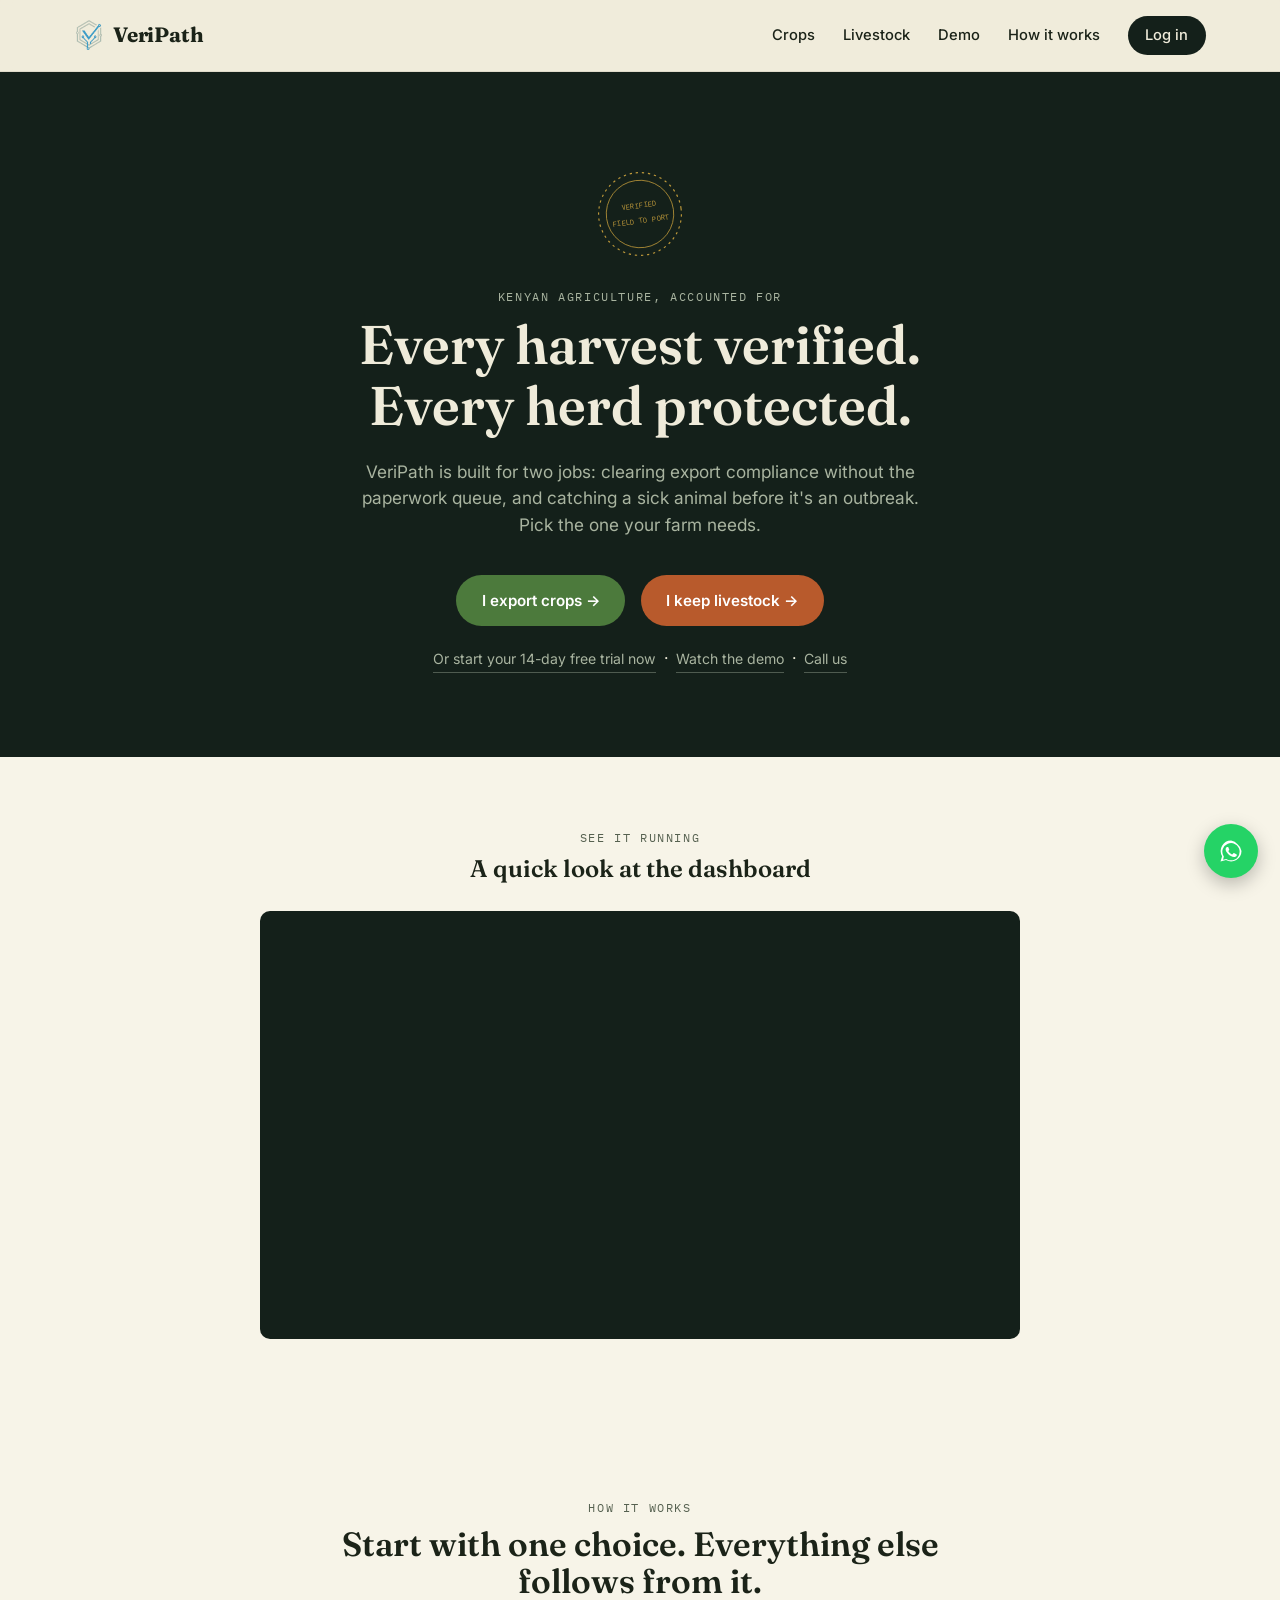
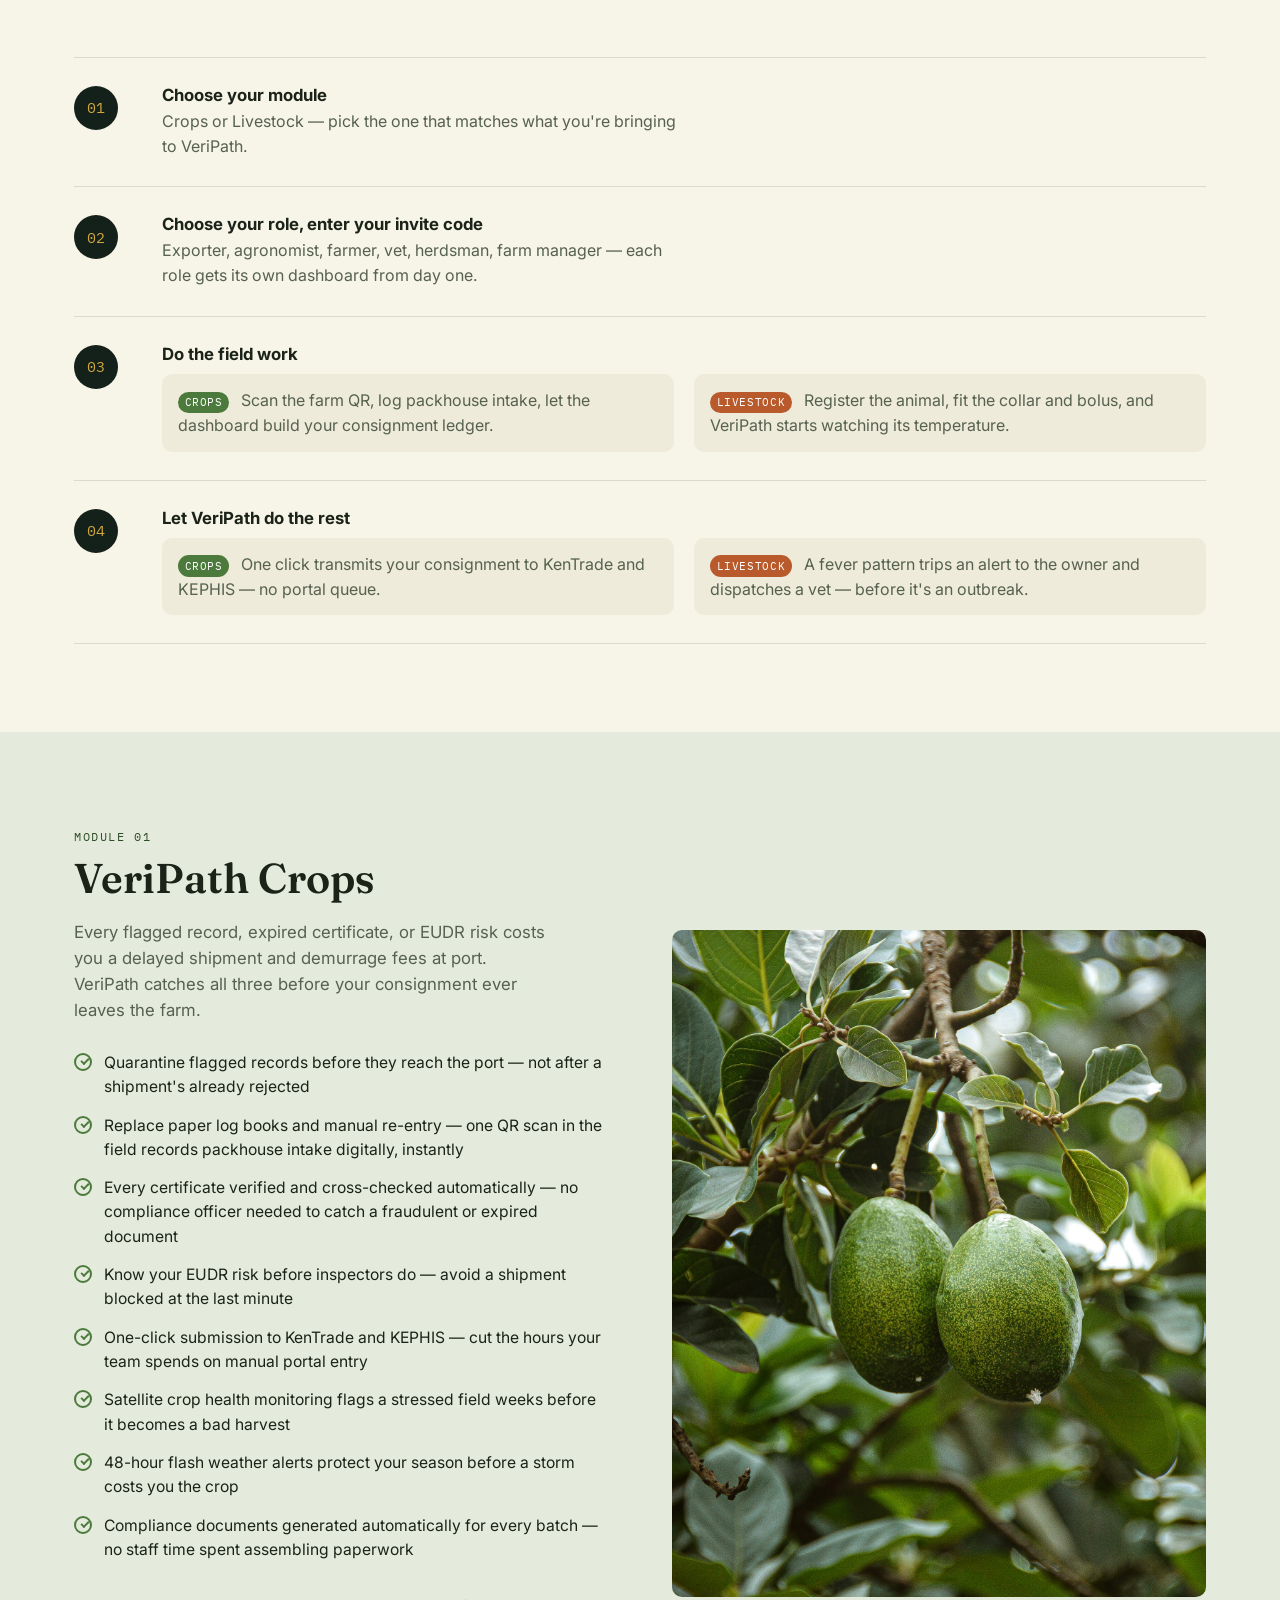
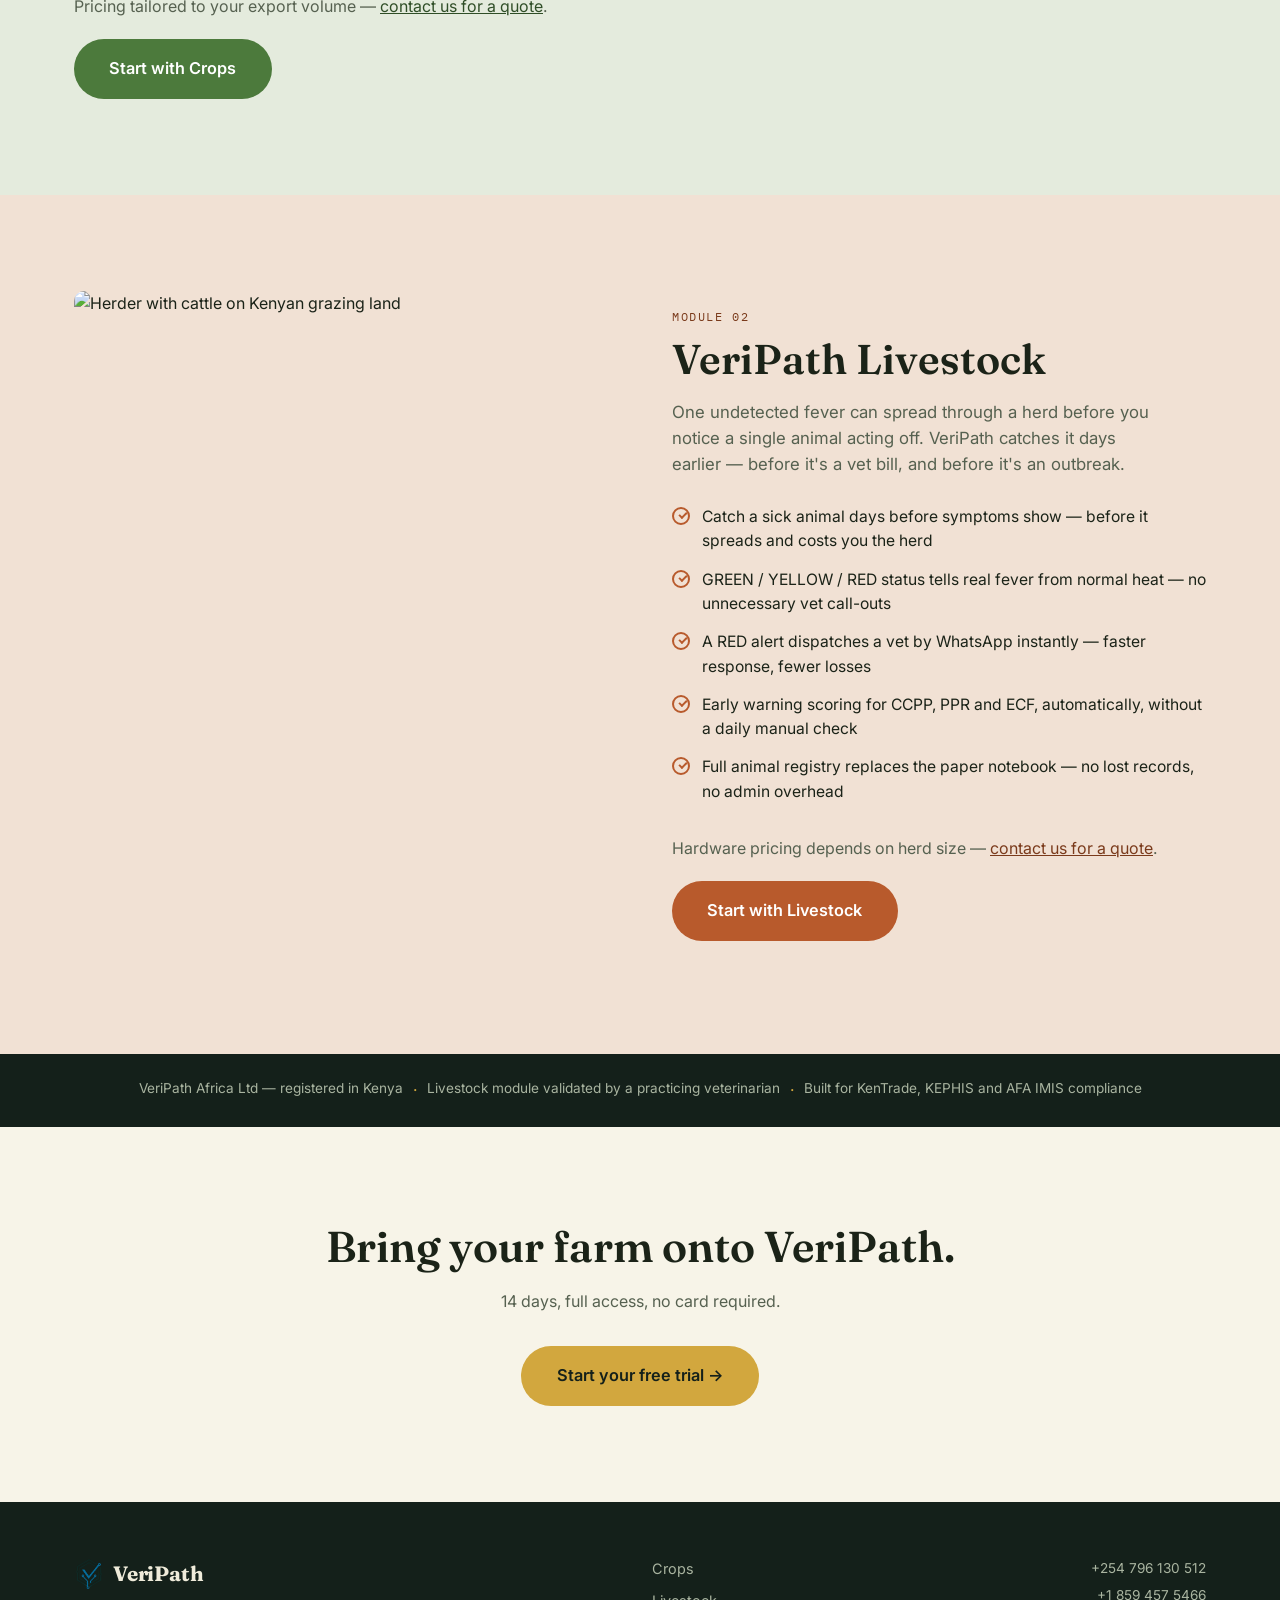
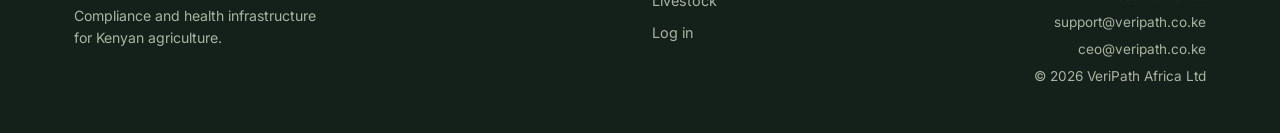
==== commit db67f8c0: "Reframe Crops and Livestock feature copy around money/time saved" ====
--- a/index.html
+++ b/index.html
@@ -123,15 +123,17 @@
       <div class="module-copy">
         <p class="eyebrow eyebrow-crops">Module 01</p>
         <h2>VeriPath Crops</h2>
-        <p class="module-lede">For exporters and outgrowers losing days at port to manual paperwork. VeriPath turns packhouse intake into a compliance-ready record, automatically.</p>
+        <p class="module-lede">Every flagged record, expired certificate, or EUDR risk costs you a delayed shipment and demurrage fees at port. VeriPath catches all three before your consignment ever leaves the farm.</p>
 
         <ul class="feature-list">
-          <li><span class="stamp-mark"></span> Farm QR scan → packhouse intake → HQ dashboard, in one flow</li>
-          <li><span class="stamp-mark"></span> Automatic EUDR risk scoring on every consignment</li>
-          <li><span class="stamp-mark"></span> Regulatory Certificate Vault — upload HCD, KEPHIS, KRA and GlobalG.A.P documents; VeriPath extracts and cross-checks them automatically</li>
-          <li><span class="stamp-mark"></span> One-click submission to KenTrade and KEPHIS</li>
-          <li><span class="stamp-mark"></span> Outgrower registry, carbon tracking, and origin mapping by county</li>
-          <li><span class="stamp-mark"></span> Compliance PDF generated automatically for every batch</li>
+          <li><span class="stamp-mark"></span> Quarantine flagged records before they reach the port — not after a shipment's already rejected</li>
+          <li><span class="stamp-mark"></span> Replace paper log books and manual re-entry — one QR scan in the field records packhouse intake digitally, instantly</li>
+          <li><span class="stamp-mark"></span> Every certificate verified and cross-checked automatically — no compliance officer needed to catch a fraudulent or expired document</li>
+          <li><span class="stamp-mark"></span> Know your EUDR risk before inspectors do — avoid a shipment blocked at the last minute</li>
+          <li><span class="stamp-mark"></span> One-click submission to KenTrade and KEPHIS — cut the hours your team spends on manual portal entry</li>
+          <li><span class="stamp-mark"></span> Satellite crop health monitoring flags a stressed field weeks before it becomes a bad harvest</li>
+          <li><span class="stamp-mark"></span> 48-hour flash weather alerts protect your season before a storm costs you the crop</li>
+          <li><span class="stamp-mark"></span> Compliance documents generated automatically for every batch — no staff time spent assembling paperwork</li>
         </ul>
 
        <p style="color:var(--text-muted); margin-bottom: 20px;">Pricing tailored to your export volume — <a href="mailto:support@veripath.co.ke" style="color:var(--crops-deep); text-decoration:underline;">contact us for a quote</a>.</p>
@@ -139,7 +141,6 @@
         <a href="https://app.veripath.co.ke" target="_blank" rel="noopener" class="btn btn-crops btn-large">Start with Crops</a>
       </div>
       <div class="module-visual module-visual-crops" aria-hidden="true">
-      <img src="assets/images/crops-hero.jpg" alt="Packhouse workers sorting produce for export">
         <img src="assets/images/crops-hero.jpg" alt="Packhouse workers sorting produce for export">
       </div>
     </div>
@@ -148,20 +149,19 @@
   <section class="module module-livestock" id="livestock">
     <div class="wrap module-inner module-inner-reverse">
       <div class="module-visual module-visual-livestock" aria-hidden="true">
-      <img src="assets/images/livestock-hero.jpg" alt="Herder with cattle on Kenyan grazing land">
         <img src="assets/images/livestock-hero.jpg" alt="Herder with cattle on Kenyan grazing land">
       </div>
       <div class="module-copy">
         <p class="eyebrow eyebrow-livestock">Module 02</p>
         <h2>VeriPath Livestock</h2>
-        <p class="module-lede">For every farmer, herdsman and farm manager who needs to know an animal is sick before it's obvious — and for diaspora owners who need to know it from anywhere.</p>
+       <p class="module-lede">One undetected fever can spread through a herd before you notice a single animal acting off. VeriPath catches it days earlier — before it's a vet bill, and before it's an outbreak.</p>
 
         <ul class="feature-list">
-          <li><span class="stamp-mark stamp-mark-livestock"></span> Collar and rumen bolus track temperature by species, automatically</li>
-          <li><span class="stamp-mark stamp-mark-livestock"></span> GREEN / YELLOW / RED status tells you heat stress from real fever</li>
-          <li><span class="stamp-mark stamp-mark-livestock"></span> Early warning scoring for CCPP, PPR and ECF — days before symptoms show</li>
-          <li><span class="stamp-mark stamp-mark-livestock"></span> A RED alert reaches the owner and dispatches a vet by WhatsApp, instantly</li>
-          <li><span class="stamp-mark stamp-mark-livestock"></span> Full animal registry — breed, sex, birth date, tag history</li>
+          <li><span class="stamp-mark stamp-mark-livestock"></span> Catch a sick animal days before symptoms show — before it spreads and costs you the herd</li>
+          <li><span class="stamp-mark stamp-mark-livestock"></span> GREEN / YELLOW / RED status tells real fever from normal heat — no unnecessary vet call-outs</li>
+          <li><span class="stamp-mark stamp-mark-livestock"></span> A RED alert dispatches a vet by WhatsApp instantly — faster response, fewer losses</li>
+          <li><span class="stamp-mark stamp-mark-livestock"></span> Early warning scoring for CCPP, PPR and ECF, automatically, without a daily manual check</li>
+          <li><span class="stamp-mark stamp-mark-livestock"></span> Full animal registry replaces the paper notebook — no lost records, no admin overhead</li>
         </ul>
 
         <p style="color:var(--text-muted); margin-bottom: 20px;">Hardware pricing depends on herd size — <a href="mailto:support@veripath.co.ke" style="color:var(--livestock-deep); text-decoration:underline;">contact us for a quote</a>.</p>
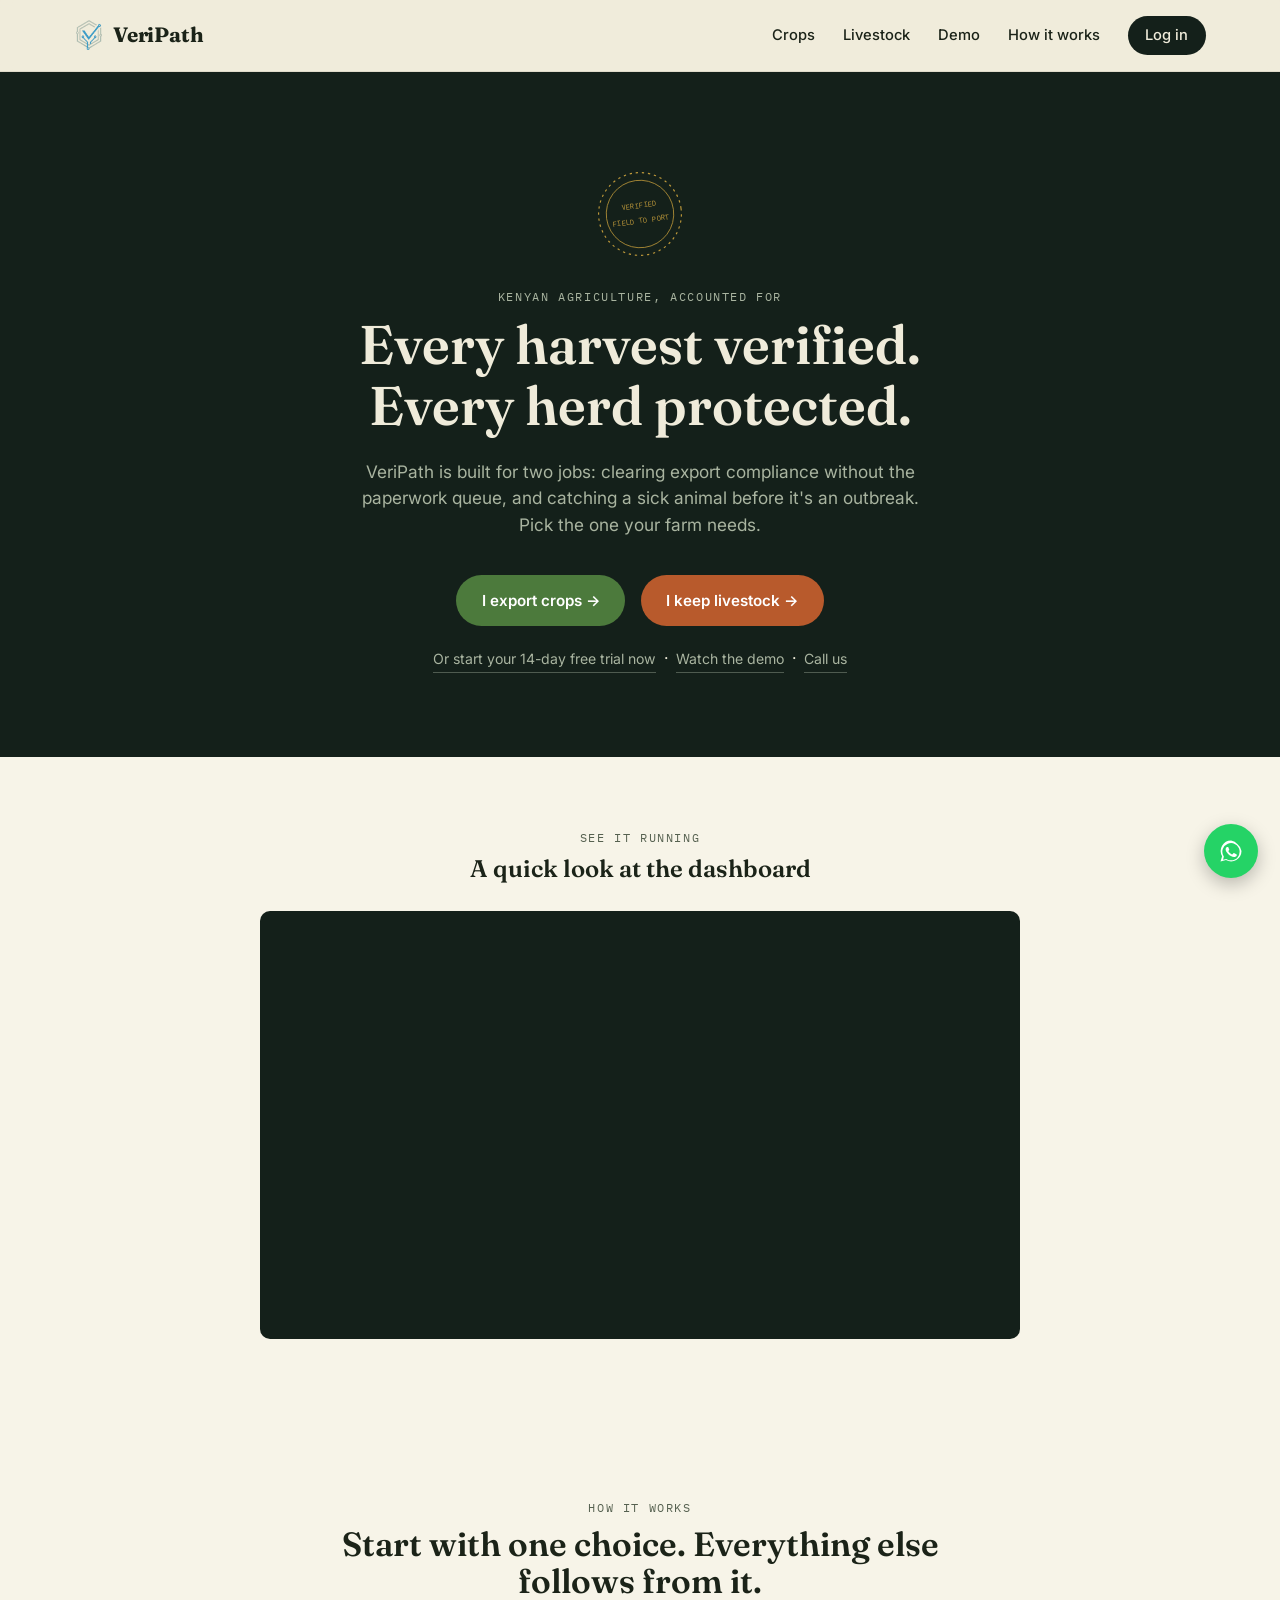
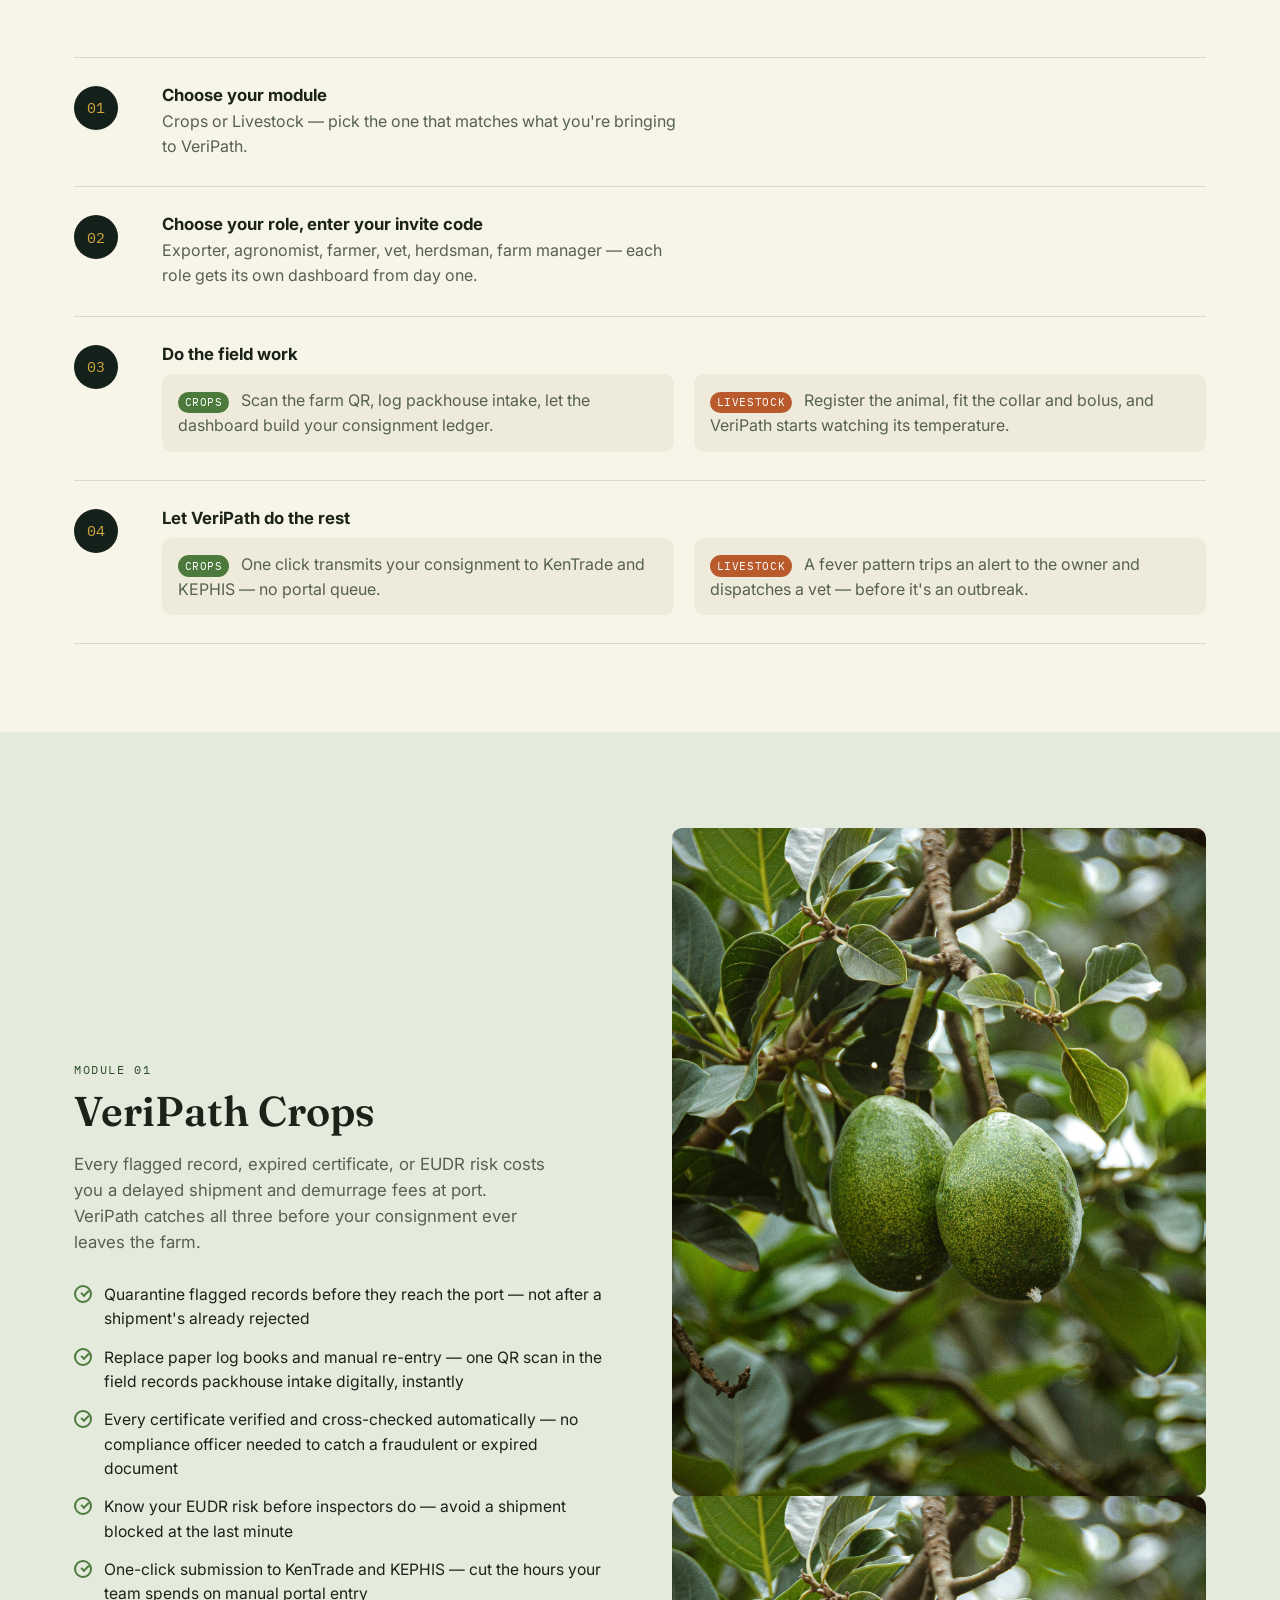
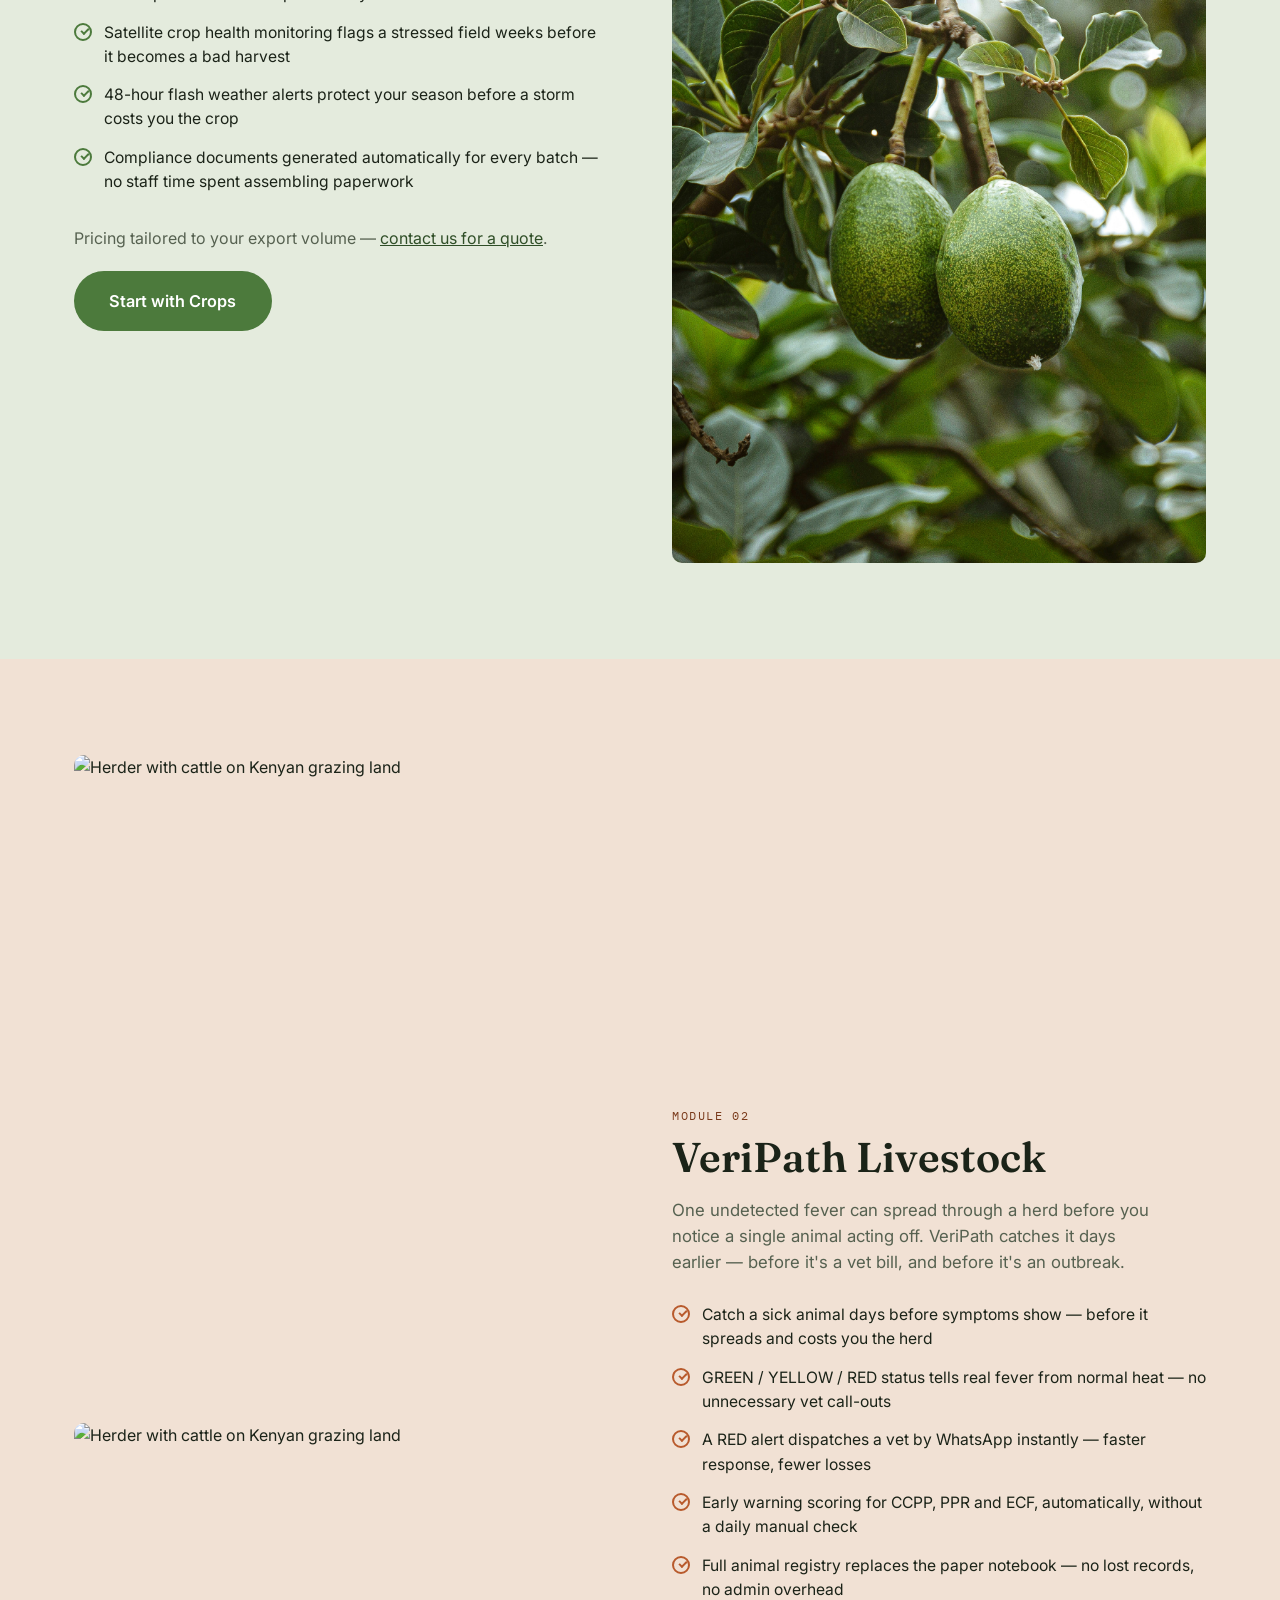
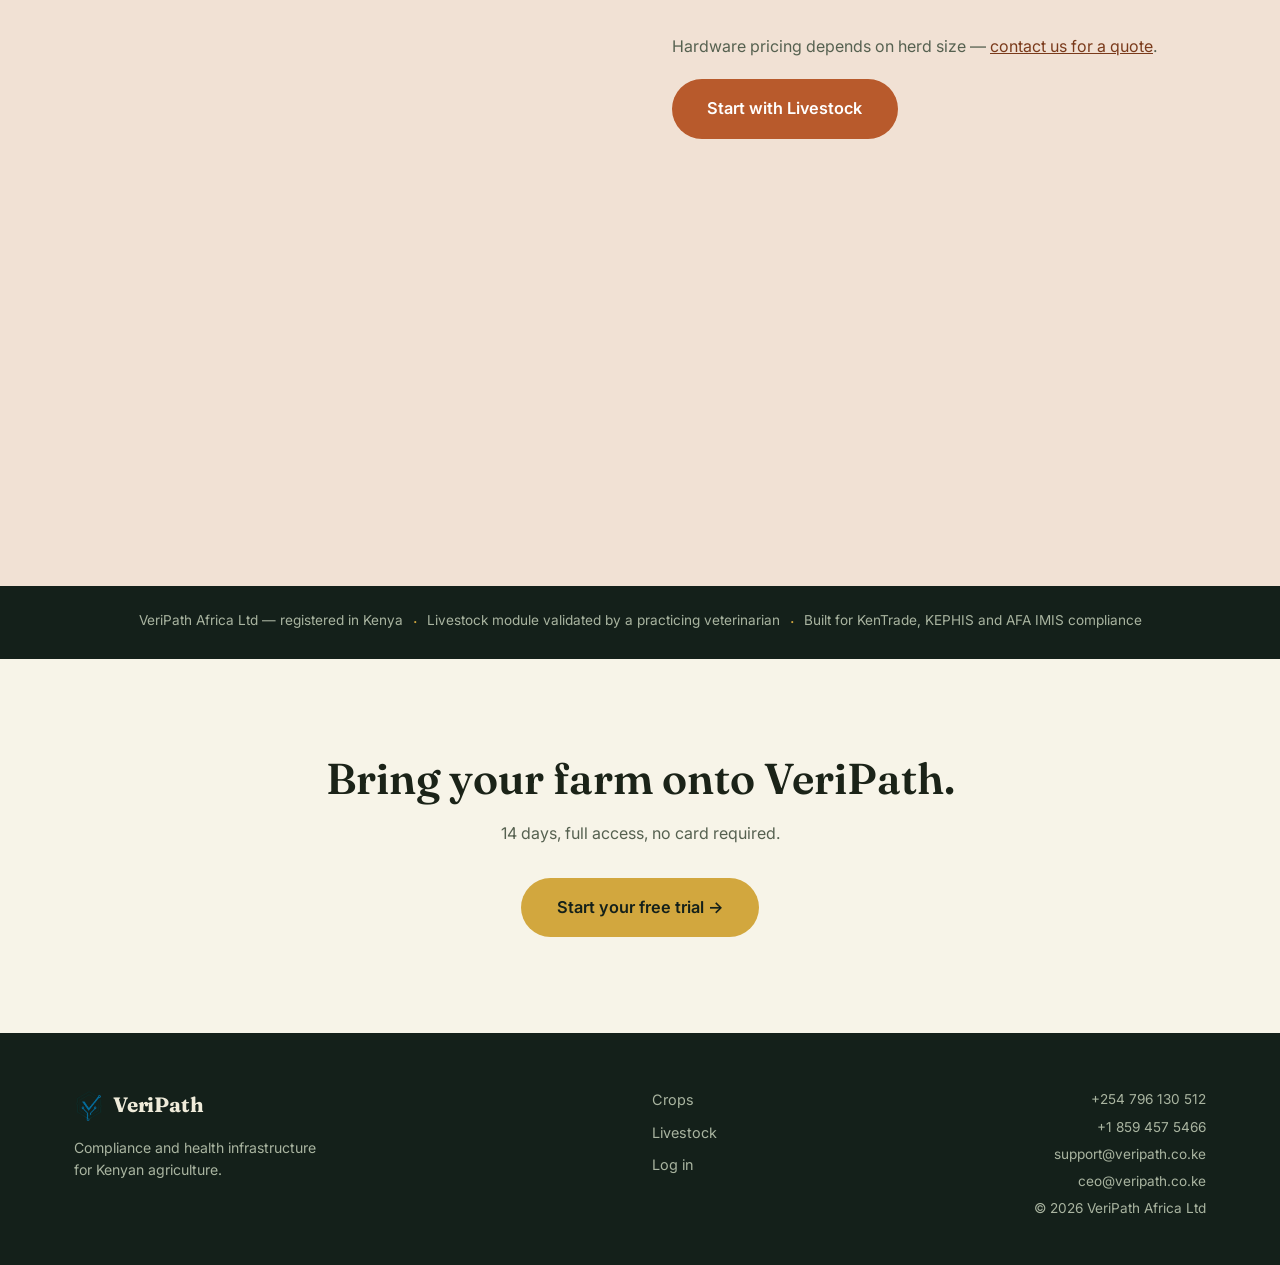
==== commit 33a6ef21: "Merge branch 'main' of https://github.com/Shankan001/veripath-landing" ====
--- a/index.html
+++ b/index.html
@@ -141,6 +141,7 @@
         <a href="https://app.veripath.co.ke" target="_blank" rel="noopener" class="btn btn-crops btn-large">Start with Crops</a>
       </div>
       <div class="module-visual module-visual-crops" aria-hidden="true">
+      <img src="assets/images/crops-hero.jpg" alt="Packhouse workers sorting produce for export">
         <img src="assets/images/crops-hero.jpg" alt="Packhouse workers sorting produce for export">
       </div>
     </div>
@@ -149,6 +150,7 @@
   <section class="module module-livestock" id="livestock">
     <div class="wrap module-inner module-inner-reverse">
       <div class="module-visual module-visual-livestock" aria-hidden="true">
+      <img src="assets/images/livestock-hero.jpg" alt="Herder with cattle on Kenyan grazing land">
         <img src="assets/images/livestock-hero.jpg" alt="Herder with cattle on Kenyan grazing land">
       </div>
       <div class="module-copy">
